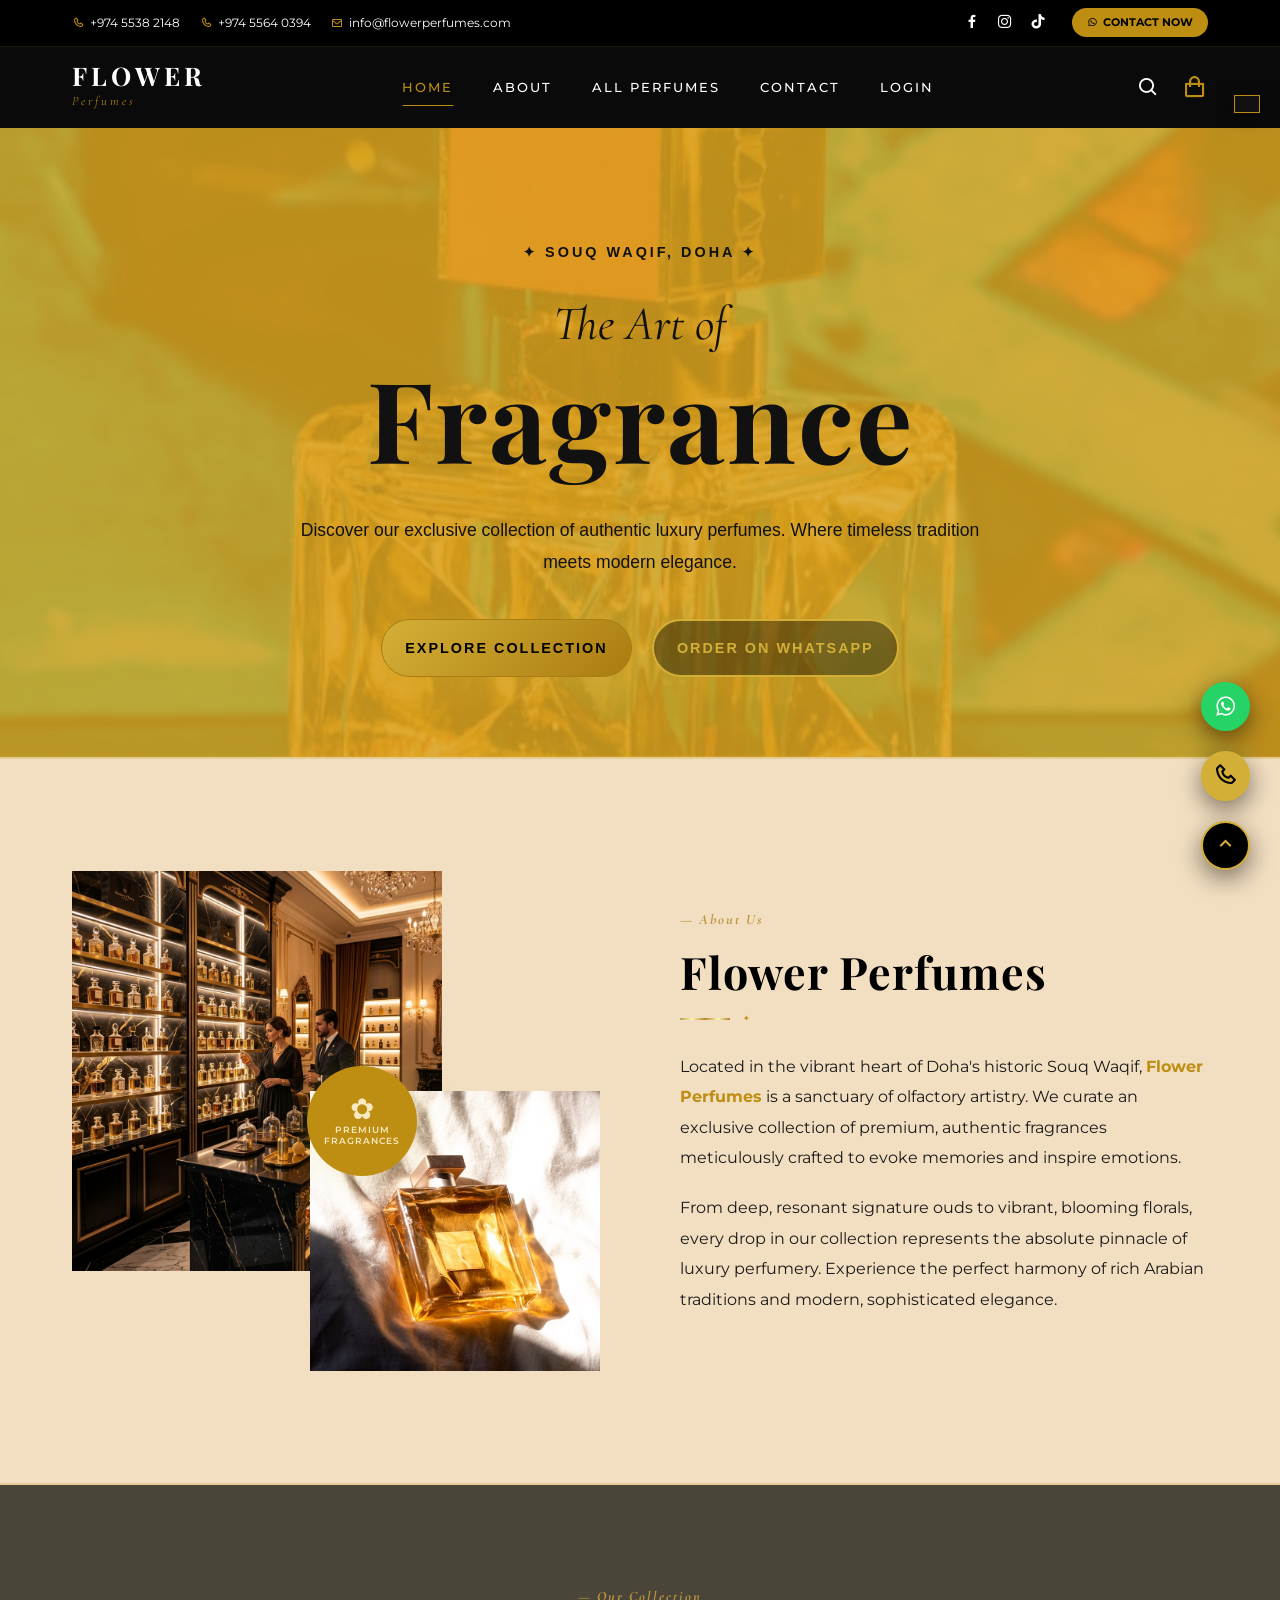
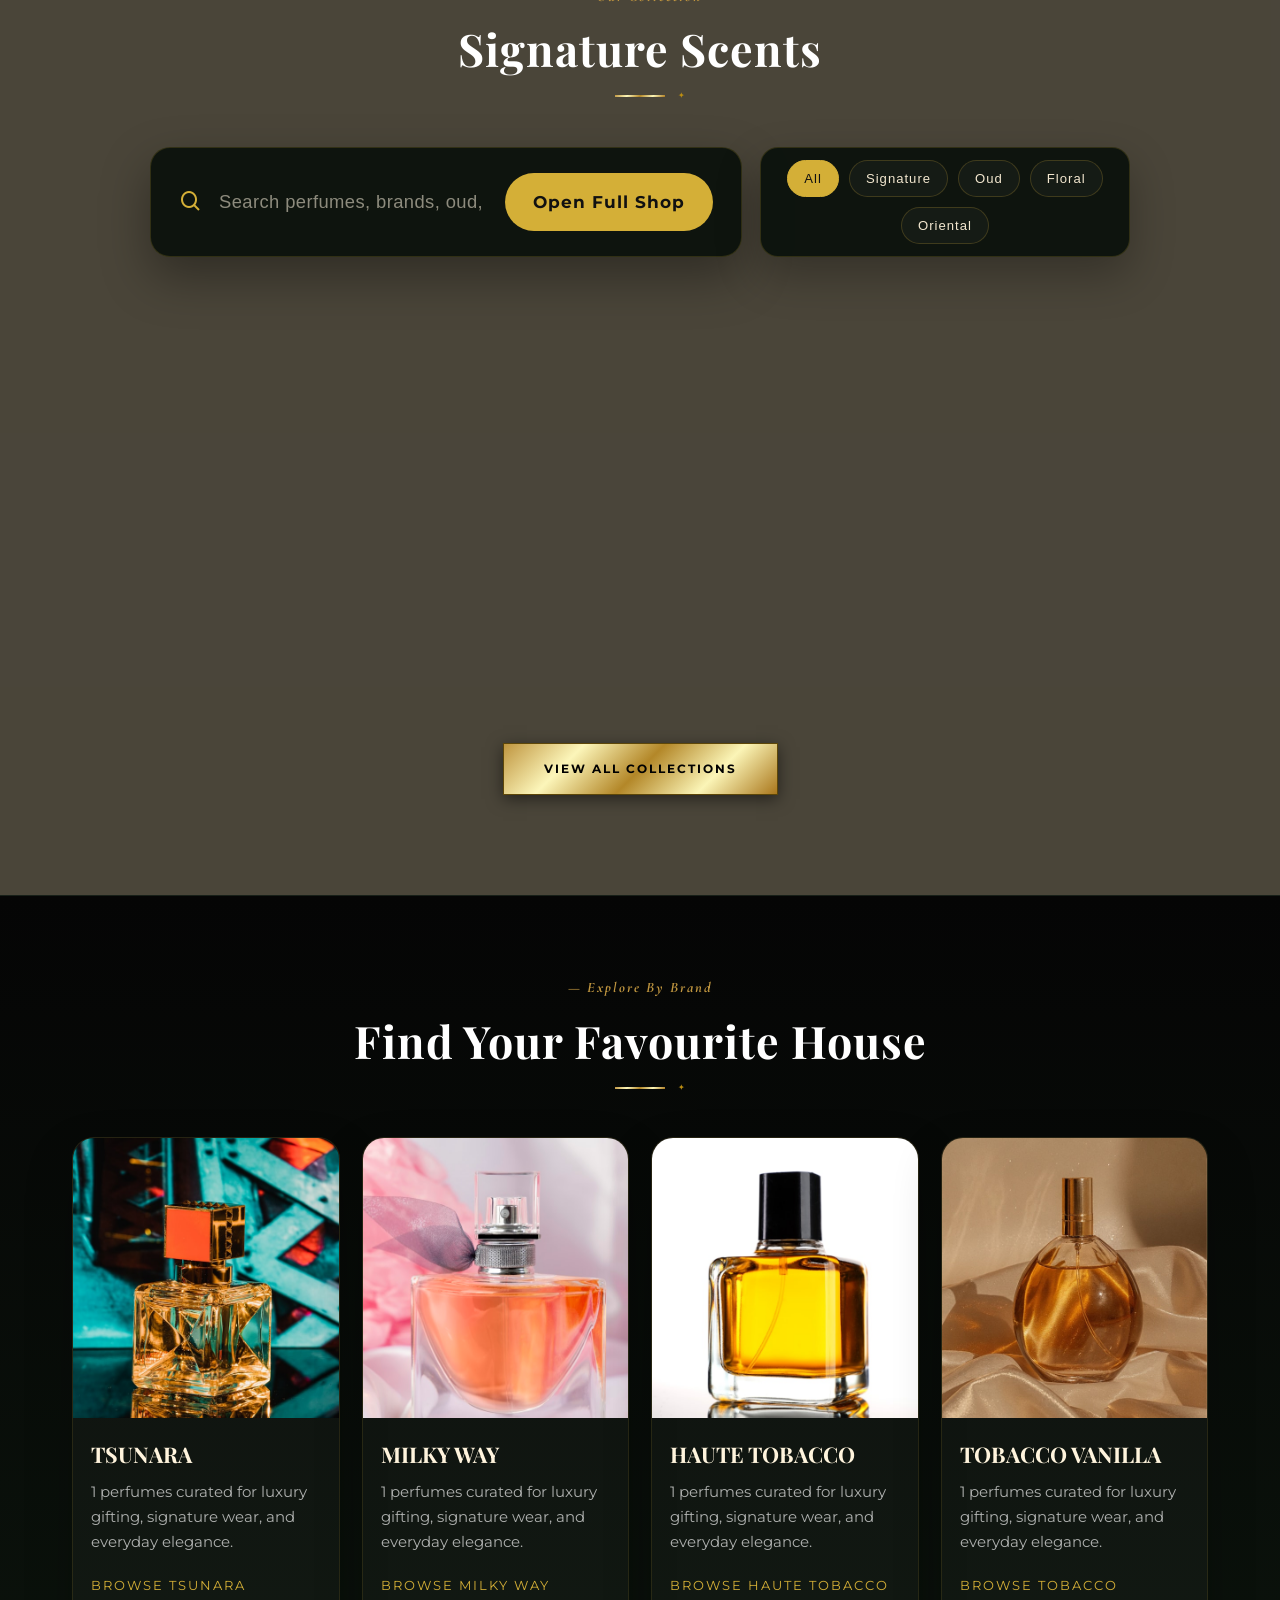
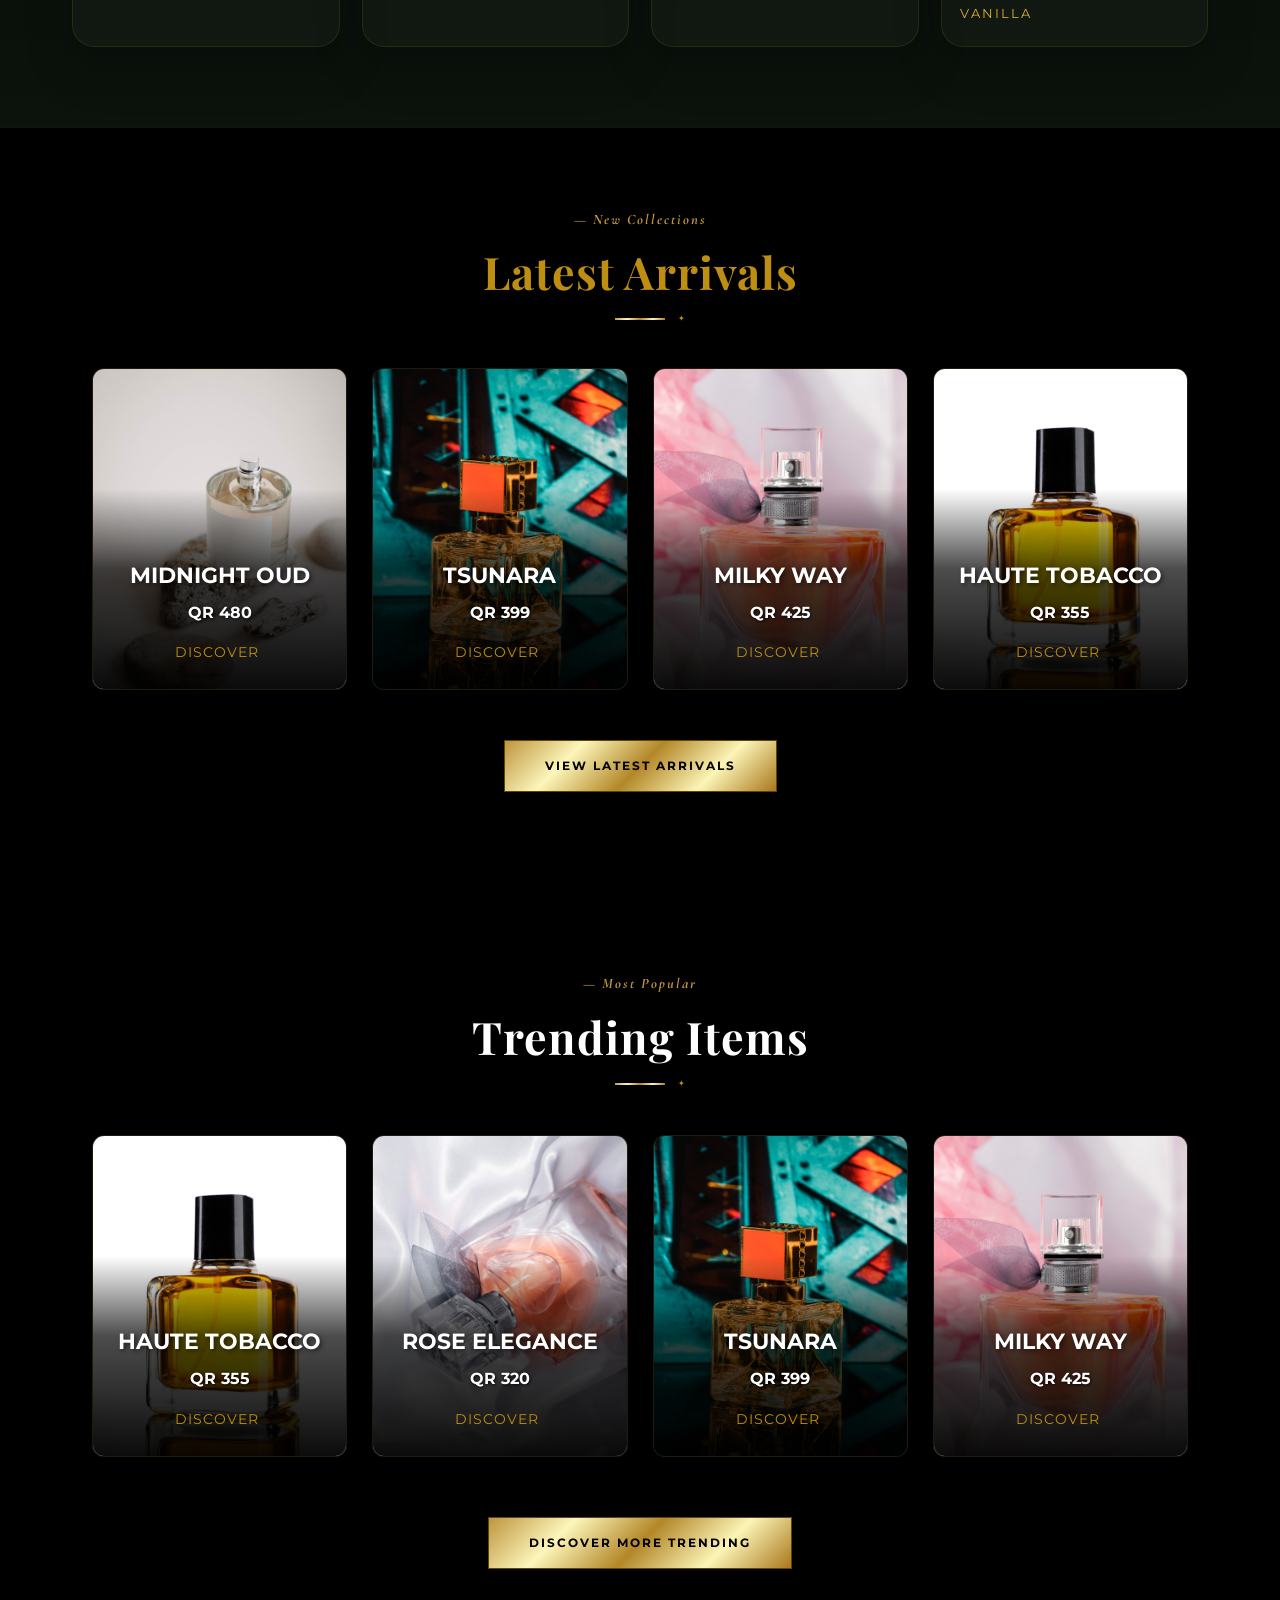
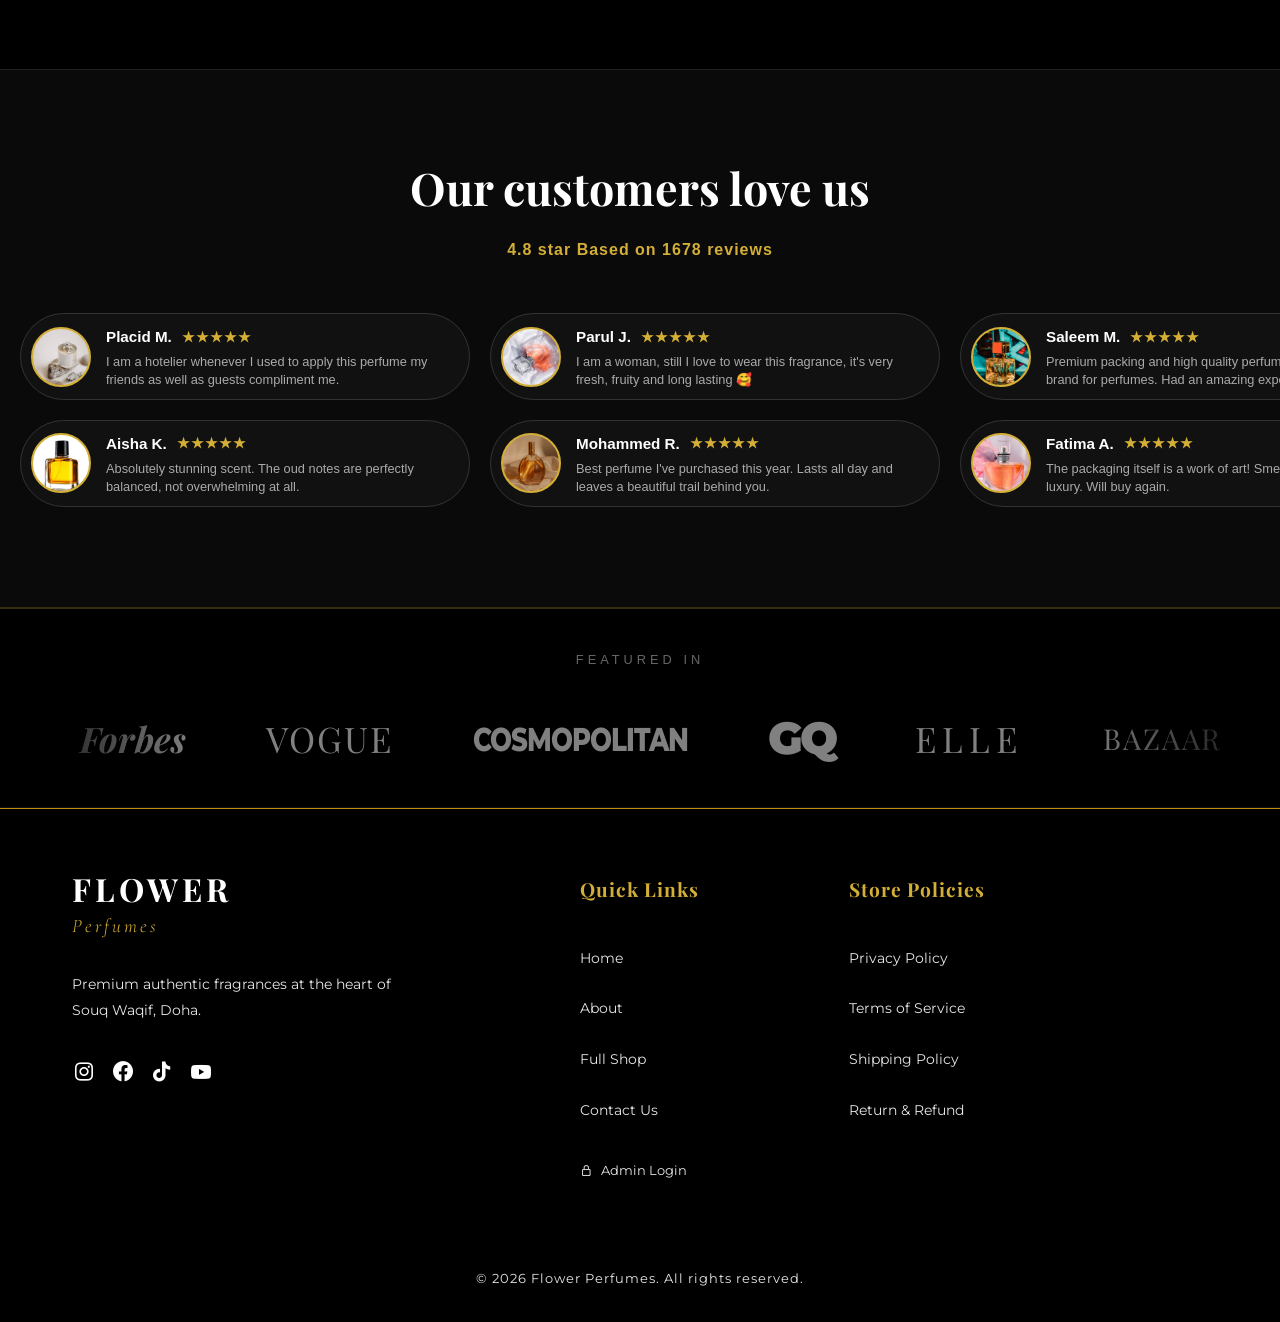
==== index.html @ 4e755b4b "Initial commit of live Hostinger project with updated 25 products" ====
﻿<!DOCTYPE html>
<html lang="en">
<head>
    <meta charset="UTF-8">
    <meta name="viewport" content="width=device-width, initial-scale=1.0">
    <title>FLOWER Perfumes | Luxury Fragrances - Souq Waqif, Doha</title>
    <meta name="description" content="Discover exclusive & premium authentic fragrances at Flower Perfumes, Shop 523, Souq Waqif, Doha - Qatar. Order via WhatsApp.">
    <!-- Google Fonts -->
    <link href="https://fonts.googleapis.com/css2?family=Playfair+Display:ital,wght@0,400;0,600;0,700;0,800;1,400;1,600&family=Cormorant+Garamond:ital,wght@0,300;0,400;0,600;1,300;1,400&family=Montserrat:wght@300;400;500;600&family=Amiri:wght@400;700&family=Tajawal:wght@300;400;500;700&display=swap" rel="stylesheet">
    <!-- Boxicons -->
    <link href='https://unpkg.com/boxicons@2.1.4/css/boxicons.min.css' rel='stylesheet'>
    <!-- Custom CSS -->
    <link rel="stylesheet" href="css/style.css?v=1.3">
    <script src="js/ui-loader.js?v=1.2" defer></script>
    <style>
        .trending-section { background: #000 !important; z-index: 5; position: relative; }
        
        /* --- NEW HERO BANNER STYLES (GOLD/BLACK) --- */
        .hero {
            position: relative !important;
            height: auto !important;
            min-height: 80vh !important;
            display: flex !important;
            align-items: flex-start !important; /* Stop auto-centering from pushing it up */
            justify-content: center !important;
            text-align: center !important;
            padding-top: 240px !important; /* Increased to create a visible gap below the taller header */
            padding-bottom: 80px !important; /* Hard gap below buttons */
        }
        .hero-bg {
            position: absolute !important;
            top: 0; left: 0; right: 0; bottom: 0;
            background: url('images/perfume1.jpg') no-repeat center center/cover !important;
            z-index: 1 !important;
        }
        .hero-overlay {
            position: absolute !important;
            top: 0; left: 0; right: 0; bottom: 0;
            background: rgba(218, 165, 32, 0.85) !important;
            z-index: 2 !important;
        }
        .hero-content {
            position: relative !important;
            z-index: 3 !important;
            max-width: 800px !important;
            width: 100% !important;
            padding: 0 20px !important;
            margin: 0 auto !important; /* Perfectly centered horizontally */
            color: #111 !important;
            text-align: center !important;
            display: flex !important;
            flex-direction: column !important;
            align-items: center !important;
        }
        .hero-badge {
            font-family: 'Inter', sans-serif !important;
            font-size: 0.9rem !important;
            font-weight: 600 !important;
            letter-spacing: 3px !important;
            color: #111 !important;
            margin-bottom: 20px !important;
            display: inline-block !important;
            text-align: center !important;
        }
        .hero-title {
            margin-bottom: 30px !important;
            text-align: center !important;
            width: 100% !important;
        }
        .hero-title-line {
            display: block !important;
            font-family: 'Cormorant Garamond', serif !important;
            font-style: italic !important;
            font-size: 3rem !important;
            font-weight: 400 !important;
            color: #111 !important;
            margin-bottom: -15px !important;
        }
        .hero-title-accent {
            display: block !important;
            font-family: 'Playfair Display', serif !important;
            font-weight: 700 !important;
            font-size: 7rem !important;
            color: #111 !important;
            text-shadow: none !important;
            letter-spacing: 2px !important;
        }
        .hero-desc {
            font-family: 'Inter', sans-serif !important;
            font-size: 1.1rem !important;
            color: #111 !important;
            line-height: 1.8 !important;
            max-width: 700px !important;
            margin: 0 auto 40px auto !important;
            text-align: center !important;
        }
        .hero-buttons {
            display: flex !important;
            gap: 20px !important;
            justify-content: center !important;
        }
        .hero-btn-primary {
            background: linear-gradient(135deg, #d4af37 0%, #aa7c11 100%) !important;
            color: #000000 !important;
            border: 1px solid #aa7c11 !important;
            padding: 16px 36px !important;
            font-family: 'Inter', sans-serif !important;
            font-size: 0.9rem !important;
            font-weight: 700 !important;
            letter-spacing: 2px !important;
            text-transform: uppercase !important;
            box-shadow: 0 10px 30px rgba(212, 175, 55, 0.25) !important;
            border-radius: 50px !important;
            transition: all 0.3s ease !important;
        }
        .hero-btn-primary:hover {
            background: linear-gradient(135deg, #aa7c11 0%, #d4af37 100%) !important;
            box-shadow: 0 15px 40px rgba(212, 175, 55, 0.4) !important;
            transform: translateY(-3px) !important;
        }
        .hero-btn-secondary {
            background: rgba(0, 0, 0, 0.4) !important;
            color: #d4af37 !important;
            border: 2px solid #d4af37 !important;
            padding: 14px 36px !important;
            font-family: 'Inter', sans-serif !important;
            font-size: 0.9rem !important;
            font-weight: 700 !important;
            letter-spacing: 2px !important;
            text-transform: uppercase !important;
            border-radius: 50px !important;
            box-shadow: none !important;
            transition: all 0.3s ease !important;
        }
        .hero-btn-secondary:hover {
            background: #d4af37 !important;
            color: #000000 !important;
            transform: translateY(-3px) !important;
            box-shadow: 0 10px 30px rgba(212, 175, 55, 0.25) !important;
        }
        .scroll-indicator {
            position: absolute !important;
            bottom: 40px !important;
            left: 50% !important;
            transform: translateX(-50%) !important;
            z-index: 3 !important;
            color: #111 !important;
            font-family: 'Inter', sans-serif !important;
            font-size: 0.8rem !important;
            letter-spacing: 3px !important;
            text-transform: uppercase !important;
        }
        .scroll-indicator span {
            color: #111 !important;
        }
        @media(max-width: 768px) {
            .hero-title-accent { font-size: 4rem !important; }
            .hero-title-line { font-size: 2rem !important; }
            .hero-buttons { flex-direction: column !important; }
            .hero-btn-primary, .hero-btn-secondary { width: 100% !important; }
        }
        .collection-tools {
            display: grid;
            grid-template-columns: 1.6fr 1fr;
            gap: 18px;
            max-width: 980px;
            margin: 0 auto 36px;
        }
        .collection-search {
            display: flex;
            align-items: center;
            gap: 20px;
            background: rgba(9, 17, 11, 0.92);
            border: 1px solid rgba(212, 175, 55, 0.18);
            border-radius: 20px;
            padding: 16px 28px;
            box-shadow: 0 20px 48px rgba(0, 0, 0, 0.35);
        }
        .search-input-group {
            display: flex;
            align-items: center;
            gap: 16px;
            flex: 1;
        }
        .search-input-group i {
            color: #d4af37;
            font-size: 1.5rem !important;
        }
        .search-input-group input {
            flex: 1;
            background: transparent;
            border: none;
            outline: none;
            color: #f5ecd8;
            font-size: 1.15rem;
            letter-spacing: 0.4px;
            padding: 8px 0;
        }
        .search-input-group input::placeholder {
            color: rgba(245, 236, 216, 0.55);
        }
        .collection-search a {
            background: #d4af37;
            color: #111;
            border-radius: 999px;
            padding: 15px 28px;
            font-weight: 700;
            font-size: 1.05rem;
            letter-spacing: 1px;
            white-space: nowrap;
            transition: all 0.3s ease;
        }
        .collection-search a:hover {
            transform: translateY(-2px);
            box-shadow: 0 6px 15px rgba(212, 175, 55, 0.3);
        }
        .quick-filters {
            display: flex;
            align-items: center;
            justify-content: center;
            flex-wrap: wrap;
            gap: 10px;
            background: rgba(9, 17, 11, 0.92);
            border: 1px solid rgba(212, 175, 55, 0.18);
            border-radius: 18px;
            padding: 12px;
            box-shadow: 0 18px 44px rgba(0, 0, 0, 0.28);
        }
        .filter-pill {
            border: 1px solid rgba(212, 175, 55, 0.22);
            background: rgba(255, 255, 255, 0.03);
            color: #f3e7cf;
            border-radius: 999px;
            padding: 10px 16px;
            font-size: 0.82rem;
            letter-spacing: 1px;
            cursor: pointer;
            transition: 0.25s;
        }
        .filter-pill.active,
        .filter-pill:hover {
            background: #d4af37;
            color: #111;
            border-color: #d4af37;
        }
        .brand-discovery {
            background: linear-gradient(180deg, #050505 0%, #0b130c 100%);
            padding: 80px 0;
            border-top: 1px solid rgba(255,255,255,0.05);
            border-bottom: 1px solid rgba(255,255,255,0.05);
        }
        .brand-grid {
            display: grid;
            grid-template-columns: repeat(4, minmax(0, 1fr));
            gap: 22px;
        }
        .brand-card {
            background: rgba(255,255,255,0.03);
            border: 1px solid rgba(212, 175, 55, 0.12);
            border-radius: 22px;
            overflow: hidden;
            box-shadow: 0 20px 48px rgba(0, 0, 0, 0.24);
        }
        .brand-card img {
            width: 100%;
            height: 280px;
            object-fit: cover;
        }
        .brand-card-body {
            padding: 18px 18px 20px;
            text-align: left;
        }
        .brand-card-body h3 {
            color: #fff4dd;
            font-family: 'Playfair Display', serif;
            font-size: 1.35rem;
            margin-bottom: 8px;
        }
        .brand-card-body p {
            color: rgba(255,255,255,0.66);
            font-size: 0.92rem;
            margin-bottom: 16px;
        }
        .brand-card-body a {
            color: #d4af37;
            font-size: 0.8rem;
            letter-spacing: 2px;
            text-transform: uppercase;
        }
        @media(max-width: 1024px) {
            .collection-tools {
                grid-template-columns: 1fr;
            }
            .brand-grid {
                grid-template-columns: repeat(2, minmax(0, 1fr));
            }
        }
        @media(max-width: 768px) {
            .brand-grid {
                grid-template-columns: repeat(2, minmax(0, 1fr));
                gap: 15px;
            }
            .brand-card img {
                height: 160px;
            }
            .brand-card-body {
                padding: 12px;
            }
            .brand-card-body h3 {
                font-size: 1.15rem;
            }
            .brand-card-body p {
                font-size: 0.8rem;
                margin-bottom: 12px;
                line-height: 1.4;
            }
            .brand-card-body a {
                font-size: 0.7rem;
            }
            .collection-search {
                flex-direction: column;
                align-items: stretch;
                gap: 16px;
            }
            .collection-search a {
                width: 100%;
                text-align: center;
            }
        }
    </style>
</head>
<body>

    <!-- Preloader -->
    <div class="preloader" id="preloader">
        <div class="preloader-inner">
            <div class="preloader-flower">✿</div>
            <div class="preloader-text">FLOWER PERFUMES</div>
        </div>
    </div>

    <!-- Header Placeholder -->
    <div id="header-placeholder"></div>

    <!-- Hero -->
    <section id="home" class="hero">
        <div class="hero-bg"></div>
        <div class="hero-overlay"></div>
        <div class="hero-content">
            <div class="hero-badge" data-i18n="hero_badge">✦ SOUQ WAQIF, DOHA ✦</div>
            <h1 class="hero-title">
                <span class="hero-title-line" data-i18n="hero_line1">The Art of</span>
                <span class="hero-title-accent" data-i18n="hero_line2">Fragrance</span>
            </h1>
            <p class="hero-desc" data-i18n="hero_subheadline">Discover our exclusive collection of authentic luxury perfumes. Where timeless tradition meets modern elegance.</p>
            <div class="hero-buttons">
                <a href="#collection" class="btn hero-btn-primary" data-i18n="explore">Explore Collection</a>
                <a href="https://wa.me/97455382148" class="btn hero-btn-secondary" data-i18n="order_now">Order on WhatsApp</a>
            </div>
        </div>
    </section>


    <!-- About -->
    <section id="about" class="about-section">
        <div class="container">
            <div class="about-grid">
                <div class="about-images">
                    <div class="about-img-main"><img src="images/about1.jpg" alt="Store"></div>
                    <div class="about-img-secondary"><img src="images/about2.jpg" alt="Fragrances Gallery"></div>
                    <div class="about-experience-badge">
                        <span class="exp-number">✿</span>
                        <span class="exp-text" data-i18n="premium_label">Premium<br>Fragrances</span>
                    </div>
                </div>
                <div class="about-content">
                    <span class="section-label" data-i18n="about_label">— About Us</span>
                    <h2 class="section-title" data-i18n="about_title">Flower Perfumes</h2>
                    <div class="gold-divider"></div>
                    <p class="section-text" data-i18n="about_text_1" style="margin-bottom: 20px;">Located in the vibrant heart of Doha's historic Souq Waqif, <strong style="color: var(--gold);">Flower Perfumes</strong> is a sanctuary of olfactory artistry. We curate an exclusive collection of premium, authentic fragrances meticulously crafted to evoke memories and inspire emotions.</p>
                    <p class="section-text" data-i18n="about_text_2">From deep, resonant signature ouds to vibrant, blooming florals, every drop in our collection represents the absolute pinnacle of luxury perfumery. Experience the perfect harmony of rich Arabian traditions and modern, sophisticated elegance.</p>
                </div>
            </div>
        </div>
    </section>



    <!-- Collection -->
    <section id="collection" class="collection-section">
        <div class="container">
            <div class="section-header text-center" style="margin-bottom: 50px;">
                <span class="section-label" data-i18n="collection_label" style="color: var(--gold);">— Our Collection</span>
                <h2 class="section-title" data-i18n="collection_title" style="color: #fff;">Signature Scents</h2>
                <div class="gold-divider center"></div>
            </div>
            <div class="collection-tools">
                <div class="collection-search">
                    <div class="search-input-group">
                        <i class='bx bx-search' style="color:#d4af37; font-size:1.25rem;"></i>
                        <input id="home-search" type="text" placeholder="Search perfumes, brands, oud, rose..." />
                    </div>
                    <a id="home-search-link" href="shop.html">Open Full Shop</a>
                </div>
                <div class="quick-filters" id="quick-filters">
                    <button class="filter-pill active" data-filter="all">All</button>
                    <button class="filter-pill" data-filter="Signature">Signature</button>
                    <button class="filter-pill" data-filter="Oud">Oud</button>
                    <button class="filter-pill" data-filter="Floral">Floral</button>
                    <button class="filter-pill" data-filter="Oriental">Oriental</button>
                </div>
            </div>
            <div class="collection-grid" id="product-container">
                <!-- Loaded dynamically -->
            </div>
            <div class="text-center" style="margin-top: 50px;">
                <a href="shop.html?filter=all" class="btn btn-gold" style="padding: 15px 40px; font-weight: 700; letter-spacing: 2px;">VIEW ALL COLLECTIONS</a>
            </div>
        </div>
    </section>

    <section class="brand-discovery">
        <div class="container">
            <div class="section-header text-center" style="margin-bottom: 40px;">
                <span class="section-label" style="color: var(--gold);">— Explore By Brand</span>
                <h2 class="section-title" style="color:#fff;">Find Your Favourite House</h2>
                <div class="gold-divider center"></div>
            </div>
            <div class="brand-grid" id="brand-grid">
                <!-- Brand cards injected here -->
            </div>
        </div>
    </section>

    <!-- New Arrivals Section -->
    <section id="latest" class="trending-section" style="background: #050505;">
        <div class="container">
            <div class="section-header text-center">
                <span class="section-label" style="color: var(--gold);">— New Collections</span>
                <h2 class="section-title" style="color: var(--gold);">Latest Arrivals</h2>
                <div class="gold-divider center"></div>
            </div>
            <div class="trending-grid" id="latest-container">
                <div style="text-align:center; padding: 20px; color: var(--gold); grid-column: 1 / -1;">Loading latest arrivals...</div>
            </div>
            <div class="text-center" style="margin-top: 50px;">
                <a href="shop.html?filter=new" class="btn btn-gold" style="padding: 15px 40px; font-weight: 700; letter-spacing: 2px;">VIEW LATEST ARRIVALS</a>
            </div>
        </div>
    </section>

    <!-- Trending Items Section -->
    <section id="trending" class="trending-section" style="background: #000; padding: 100px 0;">
        <div class="container">
            <div class="section-header text-center" style="margin-bottom: 50px;">
                <span class="section-label" style="color: var(--gold);">— Most Popular</span>
                <h2 class="section-title" style="color: #fff;">Trending Items</h2>
                <div class="gold-divider center"></div>
            </div>
            <div class="trending-grid" id="trending-container">
                <div style="text-align:center; padding: 20px; color: var(--gold); grid-column: 1 / -1;">Loading trending items...</div>
            </div>
            <div class="text-center" style="margin-top: 60px;">
                <a href="shop.html?filter=best" class="btn btn-gold" style="padding: 15px 40px; font-weight: 700; letter-spacing: 2px;">DISCOVER MORE TRENDING</a>
            </div>
        </div>
    </section>

    <!-- Reviews Marquee Section -->
    <style>
        .reviews-section {
            background: #0a0a0a;
            padding: 80px 0;
            overflow: hidden;
            border-top: 1px solid #222;
        }
        .marquee-wrapper {
            display: flex;
            width: 100%;
            overflow: hidden;
            white-space: nowrap;
            position: relative;
            margin-bottom: 20px;
        }
        .marquee-track {
            display: flex;
            gap: 20px;
            animation: scroll-left 40s linear infinite;
            padding-left: 20px;
        }
        .marquee-track.reverse {
            animation: scroll-right 45s linear infinite;
        }
        .marquee-wrapper:hover .marquee-track {
            animation-play-state: paused;
        }
        @keyframes scroll-left {
            0% { transform: translateX(0); }
            100% { transform: translateX(-50%); } /* Scrolls exactly half its duplicated width */
        }
        @keyframes scroll-right {
            0% { transform: translateX(-50%); }
            100% { transform: translateX(0); }
        }
        .review-pill {
            display: flex;
            align-items: center;
            background: #111;
            border: 1px solid #333;
            border-radius: 50px;
            padding: 10px 30px 10px 10px;
            min-width: 450px;
            white-space: normal;
        }
        .reviewer-avatar {
            width: 60px;
            height: 60px;
            border-radius: 50%;
            flex-shrink: 0;
            background-color: #222;
            margin-right: 15px;
            border: 2px solid #d4af37;
        }
        .review-content {
            display: flex;
            flex-direction: column;
            justify-content: center;
        }
        .reviewer-name {
            font-family: 'Inter', sans-serif;
            color: #fff;
            font-weight: 700;
            font-size: 0.95rem;
            margin-bottom: 3px;
            display: flex;
            align-items: center;
            gap: 10px;
        }
        .reviewer-name .stars {
            color: #d4af37;
            font-size: 0.85rem;
            letter-spacing: 1px;
        }
        .review-content p {
            color: #aaa;
            font-size: 0.8rem;
            line-height: 1.4;
            margin: 0;
            font-family: 'Inter', sans-serif;
            max-width: 350px;
        }
        @media(max-width: 768px) {
            .review-pill { min-width: 350px; padding-right: 20px; }
            .reviewer-avatar { width: 50px; height: 50px; }
            .reviewer-name { font-size: 0.9rem; }
            .review-content p { font-size: 0.75rem; max-width: 250px; }
        }
        @media(max-width: 480px) {
            .review-pill {
                min-width: 280px;
                padding-right: 16px;
            }
            .review-content p {
                max-width: 190px;
            }
        }
    </style>
    <section class="reviews-section">
        <div class="container text-center" style="margin-bottom: 50px;">
            <h2 style="color: #fff; font-family: 'Playfair Display', serif; font-size: 2.8rem; font-weight: 700; margin-bottom: 10px;">Our customers love us</h2>
            <p style="color: #d4af37; font-family: 'Inter', sans-serif; font-weight: 600; letter-spacing: 1px;">4.8 star Based on 1678 reviews</p>
        </div>

        <!-- Row 1: Left Scrolling -->
        <div class="marquee-wrapper">
            <div class="marquee-track">
                <!-- Original Set -->
                <div class="review-pill">
                    <div class="reviewer-avatar" style="background: url('images/perfume5.jpg') center/cover;"></div>
                    <div class="review-content">
                        <div class="reviewer-name">Placid M. <span class="stars">★★★★★</span></div>
                        <p>I am a hotelier whenever I used to apply this perfume my friends as well as guests compliment me.</p>
                    </div>
                </div>
                <div class="review-pill">
                    <div class="reviewer-avatar" style="background: url('images/perfume6.jpg') center/cover;"></div>
                    <div class="review-content">
                        <div class="reviewer-name">Parul J. <span class="stars">★★★★★</span></div>
                        <p>I am a woman, still I love to wear this fragrance, it's very fresh, fruity and long lasting 🥰</p>
                    </div>
                </div>
                <div class="review-pill">
                    <div class="reviewer-avatar" style="background: url('images/perfume1.jpg') center/cover;"></div>
                    <div class="review-content">
                        <div class="reviewer-name">Saleem M. <span class="stars">★★★★★</span></div>
                        <p>Premium packing and high quality perfumes, really a great brand for perfumes. Had an amazing experience.</p>
                    </div>
                </div>
                <div class="review-pill">
                    <div class="reviewer-avatar" style="background: url('images/perfume8.jpg') center/cover;"></div>
                    <div class="review-content">
                        <div class="reviewer-name">Aashutosh S. <span class="stars">★★★★★</span></div>
                        <p>Rich smelling fragrance. Sweet spicy smell. Beautifully glazed water are my favourites.</p>
                    </div>
                </div>
                
                <!-- Duplicate Set for Infinite Scroll -->
                <div class="review-pill">
                    <div class="reviewer-avatar" style="background: url('images/perfume5.jpg') center/cover;"></div>
                    <div class="review-content">
                        <div class="reviewer-name">Placid M. <span class="stars">★★★★★</span></div>
                        <p>I am a hotelier whenever I used to apply this perfume my friends as well as guests compliment me.</p>
                    </div>
                </div>
                <div class="review-pill">
                    <div class="reviewer-avatar" style="background: url('images/perfume6.jpg') center/cover;"></div>
                    <div class="review-content">
                        <div class="reviewer-name">Parul J. <span class="stars">★★★★★</span></div>
                        <p>I am a woman, still I love to wear this fragrance, it's very fresh, fruity and long lasting 🥰</p>
                    </div>
                </div>
                <div class="review-pill">
                    <div class="reviewer-avatar" style="background: url('images/perfume1.jpg') center/cover;"></div>
                    <div class="review-content">
                        <div class="reviewer-name">Saleem M. <span class="stars">★★★★★</span></div>
                        <p>Premium packing and high quality perfumes, really a great brand for perfumes. Had an amazing experience.</p>
                    </div>
                </div>
                <div class="review-pill">
                    <div class="reviewer-avatar" style="background: url('images/perfume8.jpg') center/cover;"></div>
                    <div class="review-content">
                        <div class="reviewer-name">Aashutosh S. <span class="stars">★★★★★</span></div>
                        <p>Rich smelling fragrance. Sweet spicy smell. Beautifully glazed water are my favourites.</p>
                    </div>
                </div>
            </div>
        </div>

        <!-- Row 2: Right Scrolling -->
        <div class="marquee-wrapper">
            <div class="marquee-track reverse">
                <!-- Original Set -->
                <div class="review-pill">
                    <div class="reviewer-avatar" style="background: url('images/perfume3.jpg') center/cover;"></div>
                    <div class="review-content">
                        <div class="reviewer-name">Aisha K. <span class="stars">★★★★★</span></div>
                        <p>Absolutely stunning scent. The oud notes are perfectly balanced, not overwhelming at all.</p>
                    </div>
                </div>
                <div class="review-pill">
                    <div class="reviewer-avatar" style="background: url('images/perfume4.jpg') center/cover;"></div>
                    <div class="review-content">
                        <div class="reviewer-name">Mohammed R. <span class="stars">★★★★★</span></div>
                        <p>Best perfume I've purchased this year. Lasts all day and leaves a beautiful trail behind you.</p>
                    </div>
                </div>
                <div class="review-pill">
                    <div class="reviewer-avatar" style="background: url('images/perfume2.jpg') center/cover;"></div>
                    <div class="review-content">
                        <div class="reviewer-name">Fatima A. <span class="stars">★★★★★</span></div>
                        <p>The packaging itself is a work of art! Smells like absolute luxury. Will buy again.</p>
                    </div>
                </div>
                <div class="review-pill">
                    <div class="reviewer-avatar" style="background: url('images/perfume7.jpg') center/cover;"></div>
                    <div class="review-content">
                        <div class="reviewer-name">Omar F. <span class="stars">★★★★★</span></div>
                        <p>Incredible projection! Everyone at the office asks me what I'm wearing. Masterpiece.</p>
                    </div>
                </div>
                
                <!-- Duplicate Set for Infinite Scroll -->
                <div class="review-pill">
                    <div class="reviewer-avatar" style="background: url('images/perfume3.jpg') center/cover;"></div>
                    <div class="review-content">
                        <div class="reviewer-name">Aisha K. <span class="stars">★★★★★</span></div>
                        <p>Absolutely stunning scent. The oud notes are perfectly balanced, not overwhelming at all.</p>
                    </div>
                </div>
                <div class="review-pill">
                    <div class="reviewer-avatar" style="background: url('images/perfume4.jpg') center/cover;"></div>
                    <div class="review-content">
                        <div class="reviewer-name">Mohammed R. <span class="stars">★★★★★</span></div>
                        <p>Best perfume I've purchased this year. Lasts all day and leaves a beautiful trail behind you.</p>
                    </div>
                </div>
                <div class="review-pill">
                    <div class="reviewer-avatar" style="background: url('images/perfume2.jpg') center/cover;"></div>
                    <div class="review-content">
                        <div class="reviewer-name">Fatima A. <span class="stars">★★★★★</span></div>
                        <p>The packaging itself is a work of art! Smells like absolute luxury. Will buy again.</p>
                    </div>
                </div>
                <div class="review-pill">
                    <div class="reviewer-avatar" style="background: url('images/perfume7.jpg') center/cover;"></div>
                    <div class="review-content">
                        <div class="reviewer-name">Omar F. <span class="stars">★★★★★</span></div>
                        <p>Incredible projection! Everyone at the office asks me what I'm wearing. Masterpiece.</p>
                    </div>
                </div>
            </div>
        </div>
    </section>

    <!-- Featured In Marquee -->
    <style>
        .featured-in-section {
            background: #000;
            padding: 40px 0 30px 0;
            border-bottom: 1px solid #111;
            text-align: center;
        }
        .featured-title {
            color: #666;
            font-family: 'Inter', sans-serif;
            font-size: 0.8rem;
            letter-spacing: 4px;
            text-transform: uppercase;
            margin-bottom: 30px;
        }
        .brand-marquee-wrapper {
            width: 100%;
            overflow: hidden;
            white-space: nowrap;
            position: relative;
            -webkit-mask-image: linear-gradient(to right, transparent, black 15%, black 85%, transparent);
            mask-image: linear-gradient(to right, transparent, black 15%, black 85%, transparent);
        }
        .brand-marquee-track {
            display: inline-flex;
            gap: 80px;
            align-items: center;
            animation: scroll-brands 30s linear infinite;
            padding-left: 80px;
        }
        @keyframes scroll-brands {
            0% { transform: translateX(0); }
            100% { transform: translateX(-50%); }
        }
        .brand-logo {
            color: #fff;
            opacity: 0.5;
            transition: 0.4s;
            cursor: default;
        }
        .brand-logo:hover {
            opacity: 1;
            color: var(--gold);
        }
        
        /* Typography mimics for logos */
        .brand-forbes { font-family: 'Playfair Display', serif; font-weight: 700; font-size: 2.2rem; font-style: italic; text-transform: lowercase; }
        .brand-forbes::first-letter { text-transform: uppercase; }
        .brand-vogue { font-family: 'Playfair Display', serif; font-weight: 400; font-size: 2.2rem; letter-spacing: 2px; text-transform: uppercase; }
        .brand-cosmo { font-family: 'Montserrat', sans-serif; font-weight: 800; font-size: 1.6rem; letter-spacing: -1px; transform: scaleY(1.3); display: inline-block; text-transform: uppercase; }
        .brand-gq { font-family: 'Montserrat', sans-serif; font-weight: 900; font-size: 2.8rem; letter-spacing: -3px; text-transform: uppercase; }
        .brand-elle { font-family: 'Playfair Display', serif; font-weight: 400; font-size: 2.2rem; letter-spacing: 6px; text-transform: uppercase; }
        .brand-bazaar { font-family: 'Playfair Display', serif; font-weight: 400; font-size: 1.8rem; letter-spacing: 2px; text-transform: uppercase; }
        
        @media(max-width: 768px) {
            .brand-marquee-track { gap: 50px; padding-left: 50px; }
            .brand-logo { font-size: 0.8em; }
        }
        @media(max-width: 480px) {
            .brand-marquee-track { gap: 28px; padding-left: 28px; }
            .featured-title { letter-spacing: 2px; }
        }
    </style>
    <section class="featured-in-section">
        <div class="featured-title">Featured In</div>
        <div class="brand-marquee-wrapper">
            <div class="brand-marquee-track">
                <!-- Set 1 -->
                <div class="brand-logo brand-forbes">Forbes</div>
                <div class="brand-logo brand-vogue">VOGUE</div>
                <div class="brand-logo brand-cosmo">COSMOPOLITAN</div>
                <div class="brand-logo brand-gq">GQ</div>
                <div class="brand-logo brand-elle">ELLE</div>
                <div class="brand-logo brand-bazaar">BAZAAR</div>
                <!-- Set 2 (Duplicate for infinite scroll) -->
                <div class="brand-logo brand-forbes">Forbes</div>
                <div class="brand-logo brand-vogue">VOGUE</div>
                <div class="brand-logo brand-cosmo">COSMOPOLITAN</div>
                <div class="brand-logo brand-gq">GQ</div>
                <div class="brand-logo brand-elle">ELLE</div>
                <div class="brand-logo brand-bazaar">BAZAAR</div>
            </div>
        </div>
    </section>

    <!-- Footer Placeholder -->
    <div id="footer-placeholder"></div>

    <script type="module" src="js/data.js"></script>
    <script type="module" src="js/cart.js"></script>
    <script src="js/script.js?v=1.5"></script>
    <script type="module" src="js/auth.js"></script>
</body>
</html>
---- css/style.css ----
/* ==========================================
   FLOWER PERFUMES — Premium Luxury CSS
   Black & Gold Theme
   ========================================== */

/* Reset */
*,
*::before,
*::after {
    margin: 0;
    padding: 0;
    box-sizing: border-box;
}

/* CSS Variables */
:root {
    --bg-primary: #f8e9c1;
    /* Soft Golden Light background */
    --bg-secondary: #f2dec0;
    /* Warm sand secondary */
    --bg-card: #ffffff;
    --bg-card-hover: #ffffff;
    --bg-dark: #0a0a0a;
    /* Premium Golden Palette */
    --gold-bright: #f9d976;
    --gold: #bd8e12;
    --gold-medium: #a67c00;
    --gold-dark: #8c6a0d;
    --gold-deep: #5e4708;
    /* Deepest Bronze Gold */
    --gold-antique: #bf953f;
    --gold-gradient-rich: linear-gradient(135deg, #bf953f 0%, #fcf6ba 25%, #b38728 50%, #fbf5b7 75%, #aa771c 100%);
    --gold-glow: rgba(189, 142, 18, 0.4);
    --gold-shadow: 0 4px 15px rgba(0, 0, 0, 0.5);
    --white: #ffffff;

    /* New Accents from ShopTrends */
    --primary: #2563EB;
    /* Deep modern blue */
    --primary-light: #4F86F7;
    --primary-dark: #1D4ED8;
    --secondary: #0F172A;
    /* Slate 900 */
    --secondary-light: #334155;
    --text-primary: #000000;
    /* Absolute black for best readability */
    --text-secondary: #1a1a1a;
    --text-muted: #4d4d4d;
    --font-display: 'Playfair Display', serif;
    --font-elegant: 'Cormorant Garamond', serif;
    --font-body: 'Montserrat', sans-serif;
    --transition-fast: 0.3s cubic-bezier(0.4, 0, 0.2, 1);
    --transition-smooth: 0.6s cubic-bezier(0.4, 0, 0.2, 1);
    --border-gold: 2px solid rgba(189, 142, 18, 0.25);
}

html[dir="rtl"] {
    --font-display: 'Amiri', serif;
    --font-elegant: 'Amiri', serif;
    --font-body: 'Tajawal', sans-serif;
}

html {
    scroll-behavior: smooth;
    scroll-padding-top: 80px;
}

body {
    background: var(--bg-primary);
    color: var(--text-primary);
    font-family: var(--font-body);
    line-height: 1.7;
    overflow-x: hidden;
    -webkit-font-smoothing: antialiased;
}

img {
    max-width: 100%;
    height: auto;
    display: block;
}

a {
    text-decoration: none;
    color: inherit;
}

.container {
    max-width: 1200px;
    margin: 0 auto;
    padding: 0 2rem;
}

.text-center {
    text-align: center;
}

/* ==========================================
   PRELOADER
   ========================================== */
.preloader {
    position: fixed;
    inset: 0;
    background: var(--bg-primary);
    z-index: 9999;
    display: flex;
    align-items: center;
    justify-content: center;
    transition: opacity 0.8s ease, visibility 0.8s ease;
}

.preloader.hidden {
    opacity: 0;
    visibility: hidden;
    pointer-events: none;
}

.preloader-inner {
    text-align: center;
}

.preloader-flower {
    font-size: 3rem;
    color: var(--gold);
    animation: preloaderSpin 2s ease-in-out infinite;
}

@keyframes preloaderSpin {

    0%,
    100% {
        transform: rotate(0deg) scale(1);
    }

    50% {
        transform: rotate(180deg) scale(1.2);
    }
}

.preloader-text {
    font-family: var(--font-display);
    font-size: 1.2rem;
    color: var(--gold);
    letter-spacing: 6px;
    margin-top: 1.5rem;
    animation: fadeInUp 1s ease forwards;
}

/* ==========================================
   GOLD PARTICLES BACKGROUND
   ========================================== */
.particles {
    position: fixed;
    inset: 0;
    pointer-events: none;
    z-index: 0;
    overflow: hidden;
}

.particle {
    position: absolute;
    width: 3px;
    height: 3px;
    background: var(--gold);
    border-radius: 50%;
    opacity: 0;
    animation: particleFloat linear infinite;
}

@keyframes particleFloat {
    0% {
        opacity: 0;
        transform: translateY(100vh) scale(0);
    }

    10% {
        opacity: 0.6;
    }

    90% {
        opacity: 0.2;
    }

    100% {
        opacity: 0;
        transform: translateY(-10vh) scale(1);
    }
}

/* ==========================================
   HEADER
   ========================================== */
.header-top {
    background: #000;
    color: #fff;
    padding: 8px 0;
    border-bottom: 1px solid rgba(212, 175, 55, 0.15);
    font-size: 0.75rem;
}

.header-top-content {
    display: flex;
    justify-content: space-between;
    align-items: center;
    width: 100%;
}

.top-info {
    display: flex;
    gap: 20px;
}

.top-info a {
    display: flex;
    align-items: center;
    gap: 6px;
    color: #fff;
    transition: 0.3s;
}

.top-info a i {
    color: #bd8e12;
}

.top-actions {
    display: flex;
    align-items: center;
    gap: 25px;
}

.top-socials {
    display: flex;
    gap: 15px;
}

.top-socials a {
    color: #fff;
    font-size: 1.1rem;
}

.top-wa-btn {
    background: #bd8e12;
    color: #000 !important;
    padding: 5px 15px;
    border-radius: 50px;
    font-weight: 700;
    font-size: 0.7rem;
    text-transform: uppercase;
    display: flex;
    align-items: center;
    gap: 5px;
}

.header>.nav-container {
    padding: 1rem 2rem;
}

@media (max-width: 768px) {
    .header-top {
        padding: 10px 0;
    }

    .header-top-content {
        flex-direction: column;
        gap: 8px;
    }

    .top-info {
        justify-content: center;
        width: 100%;
        gap: 12px;
    }

    .top-actions {
        justify-content: center;
        width: 100%;
        gap: 15px;
    }

    /* Hide email on mobile as requested */
    .header-top .top-info a[href^="mailto:"] {
        display: none !important;
    }
}

.header {
    position: fixed;
    top: 0;
    left: 0;
    width: 100%;
    z-index: 1000;
    padding: 0;
    transition: var(--transition-fast);
    background: var(--bg-dark);
}

.header.scrolled {
    padding: 0.8rem 0;
    background: rgba(17, 17, 17, 0.95);
    backdrop-filter: blur(20px);
    -webkit-backdrop-filter: blur(20px);
    border-bottom: var(--border-gold);
    box-shadow: 0 4px 30px rgba(0, 0, 0, 0.1);
}

.cart-btn {
    color: #bd8e12 !important;
    font-size: 1.6rem !important;
    transition: 0.3s;
}

.cart-btn:hover {
    transform: scale(1.1);
    filter: drop-shadow(0 0 8px rgba(212, 175, 55, 0.4));
}

.cart-badge {
    background: #fff !important;
    color: #000 !important;
    border: 1px solid #bd8e12;
}

/* Parallax Signature Scents Section with Dark Shade */
.collection-section {
    background: url('images/banner.jpg') no-repeat center center / cover fixed !important;
    position: relative !important;
    z-index: 1 !important;
    padding: 100px 0;
}

.collection-section::before {
    content: '';
    position: absolute;
    inset: 0;
    background: rgba(0, 0, 0, 0.7);
    /* The Dark Shade for better contrast */
    z-index: 1;
}

.collection-section .container {
    position: relative;
    z-index: 2;
    /* Ensures text and products sit above the shade */
}

.hero-btn-primary {
    background: var(--gold-gradient) !important;
    color: #000 !important;
    border: none !important;
}

.hero-title-accent {
    color: var(--gold-dark) !important;
    text-shadow: 0 0 20px rgba(140, 106, 13, 0.3);
}

.section-label {
    color: var(--gold-deep) !important;
    font-weight: 700;
}

.trending-title,
.trending-price,
.trending-type,
.trending-desc {
    color: #ffffff !important;
}

.collection-card h3,
.collection-card .price {
    color: #ffffff !important;
}

.trending-sizes span {
    border: 1px solid rgba(212, 175, 55, 0.4) !important;
    color: #ffffff !important;
    transition: 0.3s;
}

.trending-sizes span:hover {
    border-color: var(--gold) !important;
    background: rgba(212, 175, 55, 0.1);
}

.size-btn {
    background: transparent;
    border: 1px solid rgba(212, 175, 55, 0.4);
    color: #ffffff !important;
    padding: 4px 10px;
    font-size: 0.75rem;
    border-radius: 4px;
    cursor: pointer;
    transition: 0.3s;
}

.size-btn:hover {
    border-color: var(--gold);
    background: rgba(212, 175, 55, 0.1);
}


.btn-gold,
.hero-btn-primary {
    background: var(--gold-gradient-rich) !important;
    border: 1px solid var(--gold-deep) !important;
    color: #000 !important;
    font-weight: 700 !important;
    text-transform: uppercase;
    box-shadow: var(--gold-shadow) !important;
}

.section-label {
    color: var(--gold-antique) !important;
}

.gold-divider {
    background: var(--gold-gradient-rich) !important;
    height: 2px;
    border: none;
}

.collection-section {
    z-index: 1 !important;
    position: relative !important;
}

#product-container {
    z-index: 10 !important;
    position: relative !important;
    min-height: 400px;
    display: grid !important;
}

.collection-card {
    opacity: 1 !important;
    visibility: visible !important;
    transform: none !important;
}

.trending-grid {
    display: grid !important;
    grid-template-columns: repeat(4, 1fr) !important;
    gap: 25px !important;
}

@media (max-width: 1200px) {
    .trending-grid {
        grid-template-columns: repeat(4, 1fr) !important;
    }
}

@media (max-width: 600px) {
    .trending-grid {
        grid-template-columns: repeat(2, 1fr) !important;
    }
}

/* ==========================================
   HEADER
   ========================================== */
.header {
    position: fixed;
    top: 0;
    left: 0;
    width: 100%;
    z-index: 1000;
    padding: 0;
    transition: background 0.3s ease, box-shadow 0.3s ease;
    background: var(--bg-dark);
}

.header-top { 
    background: #000; 
    color: #fff; 
    padding: 8px 0; 
    border-bottom: 1px solid rgba(212, 175, 55, 0.15); 
    font-size: 0.75rem; 
    transition: all 0.4s cubic-bezier(0.4, 0, 0.2, 1);
    overflow: hidden;
    max-height: 100px;
    opacity: 1;
}

.header-top-content { display: flex; justify-content: space-between; align-items: center; width: 100%; }
.top-info { display: flex; gap: 20px; }
.top-info a { display: flex; align-items: center; gap: 6px; color: #fff; transition: 0.3s; }
.top-info a i { color: #bd8e12; }
.top-actions { display: flex; align-items: center; gap: 25px; }
.top-socials { display: flex; gap: 15px; }
.top-socials a { color: #fff; font-size: 1.1rem; }
.top-wa-btn { background: #bd8e12; color: #000 !important; padding: 5px 15px; border-radius: 50px; font-weight: 700; font-size: 0.7rem; text-transform: uppercase; display: flex; align-items: center; gap: 5px; }

.header.scrolled .header-top {
    max-height: 0;
    padding: 0;
    opacity: 0;
    pointer-events: none;
    border-bottom: none;
}

.header.scrolled {
    background: rgba(10, 10, 10, 0.98);
    backdrop-filter: blur(10px);
    box-shadow: 0 10px 30px rgba(0,0,0,0.5);
}

.header.scrolled .nav-container {
    padding: 0.7rem 2rem;
}

@media (max-width: 768px) {
    .header-top { padding: 10px 0; }
    .header-top-content { flex-direction: column; gap: 8px; }
    .top-info { justify-content: center; width: 100%; gap: 12px; }
    .top-actions { justify-content: center; width: 100%; gap: 15px; }
    /* Hide email on mobile as requested */
    .header-top .top-info a[href^="mailto:"] { display: none !important; }
}

.nav-container {
    display: flex;
    justify-content: space-between;
    align-items: center;
    max-width: 1200px;
    margin: 0 auto;
    padding: 0 2rem;
}

/* Logo */
.logo {
    display: flex;
    align-items: center;
    gap: 0.8rem;
    z-index: 10;
}

.logo-icon svg {
    transition: var(--transition-fast);
}

.logo:hover .logo-icon svg {
    transform: rotate(45deg);
    filter: drop-shadow(0 0 8px rgba(212, 175, 55, 0.4));
}

.logo-text {
    display: flex;
    flex-direction: column;
}

.logo-title {
    font-family: var(--font-display);
    font-size: 1.6rem;
    font-weight: 700;
    letter-spacing: 4px;
    color: var(--white);
    line-height: 1;
}

.logo-title.gold {
    color: var(--gold);
}

.logo-subtitle {
    font-family: var(--font-elegant);
    font-size: 0.8rem;
    font-weight: 300;
    letter-spacing: 3px;
    color: var(--gold);
    font-style: italic;
    margin-top: 2px;
}

/* Nav Links */
.nav-links {
    display: flex;
    gap: 2.5rem;
}

.nav-link {
    font-size: 0.8rem;
    font-weight: 500;
    text-transform: uppercase;
    letter-spacing: 2px;
    color: var(--white);
    transition: var(--transition-fast);
    position: relative;
    padding: 0.5rem 0;
}

.nav-link::after {
    content: '';
    position: absolute;
    bottom: 0;
    left: 50%;
    width: 0;
    height: 1px;
    background: var(--gold);
    transition: var(--transition-fast);
    transform: translateX(-50%);
}

.nav-link:hover,
.nav-link.active {
    color: var(--gold);
}

.nav-link:hover::after,
.nav-link.active::after {
    width: 100%;
}

/* Header Actions */
.header-actions {
    display: flex;
    align-items: center;
    gap: 1rem;
}

.lang-btn {
    background: transparent;
    border: 1px solid rgba(212, 175, 55, 0.4);
    color: var(--gold);
    padding: 0.4rem 1.2rem;
    font-family: var(--font-body);
    font-size: 0.75rem;
    letter-spacing: 1px;
    cursor: pointer;
    transition: var(--transition-fast);
    border-radius: 2px;
}

.lang-btn:hover {
    background: var(--gold);
    color: var(--bg-primary);
}

.nav-wa-btn {
    display: flex;
    align-items: center;
    justify-content: center;
    width: 36px;
    height: 36px;
    border-radius: 50%;
    background: #25d36620;
    color: #25d366;
    font-size: 1.2rem;
    transition: var(--transition-fast);
}

.nav-wa-btn:hover {
    background: #25d366;
    color: white;
    transform: scale(1.1);
}

.search-btn {
    display: flex;
    align-items: center;
    justify-content: center;
    width: 36px;
    height: 36px;
    border-radius: 50%;
    color: var(--white);
    font-size: 1.4rem;
    cursor: pointer;
    transition: var(--transition-fast);
}

.search-btn:hover {
    color: var(--gold);
    transform: scale(1.1);
}

/* Hamburger */
.hamburger {
    display: none;
    flex-direction: column;
    gap: 5px;
    cursor: pointer;
    z-index: 10;
}

.hamburger span {
    width: 24px;
    height: 2px;
    background: var(--gold);
    transition: var(--transition-fast);
}

/* ==========================================
   MOBILE NAV
   ========================================== */
.mobile-nav-overlay {
    position: fixed;
    inset: 0;
    background: rgba(17, 17, 17, 0.98);
    z-index: 9000;
    display: flex;
    align-items: center;
    justify-content: center;
    opacity: 0;
    visibility: hidden;
    transition: var(--transition-smooth);
}

.mobile-nav-overlay.active {
    opacity: 1;
    visibility: visible;
}

.mobile-nav-content {
    text-align: center;
    width: 100%;
    padding: 2rem;
}

.mobile-nav-header {
    display: flex;
    justify-content: space-between;
    align-items: center;
    position: absolute;
    top: 1.5rem;
    left: 2rem;
    right: 2rem;
}

.close-btn {
    font-size: 2rem;
    color: var(--gold);
    cursor: pointer;
    transition: var(--transition-fast);
}

.close-btn:hover {
    transform: rotate(90deg);
}

.mobile-nav-links {
    display: flex;
    flex-direction: column;
    gap: 2rem;
}

.mob-link {
    font-family: var(--font-display);
    font-size: 2rem;
    font-weight: 400;
    color: var(--white);
    transition: var(--transition-fast);
    letter-spacing: 2px;
}

.mob-link:hover {
    color: var(--gold);
}

.mobile-lang {
    margin-top: 3rem;
    padding: 0.6rem 2rem;
}

/* ==========================================
   HERO SECTION
   ========================================== */
.hero {
    padding-top: 140px;
    position: relative;
    height: 100vh;
    min-height: 700px;
    display: flex;
    align-items: center;
    justify-content: center;
    overflow: hidden;
}

.hero-bg {
    position: absolute;
    inset: -10%;
    z-index: 0;
    background: url('images/perfume1.jpg') center/cover no-repeat;
    will-change: transform;
}

.hero-overlay {
    position: absolute;
    inset: 0;
    background: linear-gradient(to right, rgba(10, 10, 10, 0.9) 0%, rgba(10, 10, 10, 0.4) 60%, rgba(10, 10, 10, 0.1) 100%);
    z-index: 1;
}

/* Decorative thin gold line at bottom of hero */
.hero::after {
    content: '';
    position: absolute;
    bottom: 0;
    left: 10%;
    width: 80%;
    height: 1px;
    background: linear-gradient(90deg, transparent, rgba(212, 175, 55, 0.3), transparent);
    z-index: 5;
}

/* Gold corner ornaments */
.hero-ornament {
    position: absolute;
    width: 80px;
    height: 80px;
    border-color: var(--gold);
    border-style: solid;
    border-width: 0;
    z-index: 3;
    opacity: 0.4;
}

.hero-ornament.top-left {
    top: 30px;
    left: 30px;
    border-top-width: 1px;
    border-left-width: 1px;
}

.hero-ornament.top-right {
    top: 30px;
    right: 30px;
    border-top-width: 1px;
    border-right-width: 1px;
}

.hero-ornament.bottom-left {
    bottom: 30px;
    left: 30px;
    border-bottom-width: 1px;
    border-left-width: 1px;
}

.hero-ornament.bottom-right {
    bottom: 30px;
    right: 30px;
    border-bottom-width: 1px;
    border-right-width: 1px;
}

.hero-content {
    position: relative;
    z-index: 5;
    text-align: left;
    max-width: 800px;
    margin-right: auto;
    padding: 0 2rem;
}

.hero-badge {
    font-size: 0.9rem;
    letter-spacing: 5px;
    color: var(--gold);
    margin-bottom: 2rem;
    opacity: 0;
    animation: fadeInUp 1s ease 0.3s forwards;
    font-weight: 600;
}

.hero-title {
    margin-bottom: 1.5rem;
}

.hero-title-line {
    display: block;
    font-family: var(--font-elegant);
    font-size: 2.5rem;
    font-weight: 300;
    font-style: italic;
    color: var(--white);
    opacity: 0;
    animation: fadeInUp 1s ease 0.5s forwards;
    margin-bottom: -0.5rem;
}

.hero-title-accent {
    display: block;
    font-family: var(--font-display);
    font-size: 6.5rem;
    font-weight: 700;
    color: var(--gold);
    line-height: 1.2;
    text-shadow: 0 0 40px rgba(212, 175, 55, 0.4);
    opacity: 0;
    animation: fadeInUp 1s ease 0.7s forwards;
}

.hero-desc {
    font-size: 1.15rem;
    color: rgba(255, 255, 255, 0.9);
    max-width: 650px;
    margin: 0 0 2.5rem;
    line-height: 1.9;
    opacity: 0;
    animation: fadeInUp 1s ease 0.9s forwards;
    font-weight: 400;
}

.hero-buttons {
    display: flex;
    gap: 1.5rem;
    justify-content: flex-start;
    flex-wrap: wrap;
    opacity: 0;
    animation: fadeInUp 1s ease 1.1s forwards;
}

.hero-trust {
    margin-top: 1.5rem;
    font-size: 0.9rem;
    color: rgba(255, 255, 255, 0.8);
    opacity: 0;
    animation: fadeInUp 1s ease 1.3s forwards;
    font-weight: 500;
}

.hero-btn-primary {
    background: var(--gold);
    color: #111;
    border-radius: 50px;
    font-weight: 600;
}

.hero-btn-primary:hover {
    background: #e6c555;
    transform: scale(1.05) translateY(-2px);
    box-shadow: 0 10px 25px rgba(212, 175, 55, 0.4);
    color: #000;
}

.hero-btn-secondary {
    background: transparent;
    color: var(--white);
    border: 2px solid var(--white);
    border-radius: 50px;
    font-weight: 600;
}

.hero-btn-secondary:hover {
    background: var(--white);
    color: #111;
    transform: scale(1.05) translateY(-2px);
    box-shadow: 0 10px 25px rgba(255, 255, 255, 0.2);
}

.reveal {
    opacity: 0;
    transform: translateY(30px);
    transition: 1s all ease;
}

.reveal.active {
    opacity: 1;
    transform: translateY(0);
}

@keyframes fadeInUp {
    from {
        opacity: 0;
        transform: translateY(30px);
    }

    to {
        opacity: 1;
        transform: translateY(0);
    }
}

/* Buttons */
.btn {
    display: inline-flex;
    align-items: center;
    gap: 0.5rem;
    padding: 1rem 2.5rem;
    font-family: var(--font-body);
    font-size: 0.75rem;
    font-weight: 500;
    text-transform: uppercase;
    letter-spacing: 3px;
    transition: var(--transition-fast);
    cursor: pointer;
    border: none;
    position: relative;
    overflow: hidden;
}

.btn-gold {
    background: var(--gold);
    color: var(--bg-primary);
}

.btn-gold:hover {
    background: var(--gold-light);
    box-shadow: 0 0 30px rgba(212, 175, 55, 0.4);
    transform: translateY(-2px);
}

.btn-outline {
    background: transparent;
    color: var(--gold);
    border: 1px solid var(--gold);
}

.btn-outline:hover {
    background: var(--gold);
    color: var(--bg-primary);
    box-shadow: 0 0 30px rgba(212, 175, 55, 0.3);
    transform: translateY(-2px);
}

/* Scroll Indicator */
.scroll-indicator {
    position: absolute;
    bottom: 40px;
    left: 50%;
    transform: translateX(-50%);
    z-index: 5;
    display: flex;
    flex-direction: column;
    align-items: center;
    gap: 0.8rem;
}

.scroll-indicator span {
    font-size: 0.65rem;
    text-transform: uppercase;
    letter-spacing: 3px;
    color: var(--text-muted);
}

.scroll-line {
    width: 1px;
    height: 40px;
    background: linear-gradient(to bottom, var(--gold), transparent);
    animation: scrollPulse 2s ease-in-out infinite;
}

@keyframes scrollPulse {

    0%,
    100% {
        opacity: 0.3;
        transform: scaleY(0.5);
    }

    50% {
        opacity: 1;
        transform: scaleY(1);
    }
}

/* ==========================================
   SECTION BASE STYLES
   ========================================== */
section {
    padding: 7rem 0;
    position: relative;
}

.section-label {
    display: block;
    font-family: var(--font-elegant);
    font-size: 0.9rem;
    font-style: italic;
    color: var(--gold);
    letter-spacing: 2px;
    margin-bottom: 0.8rem;
}

.section-title {
    font-family: var(--font-display);
    font-size: 2.8rem;
    font-weight: 700;
    color: var(--text-primary);
    letter-spacing: 1px;
    line-height: 1.2;
}

.section-text {
    font-size: 1rem;
    color: var(--text-secondary);
    line-height: 1.9;
    margin-bottom: 1.2rem;
}

.gold-divider {
    width: 50px;
    height: 2px;
    background: linear-gradient(90deg, var(--gold), var(--gold-dark));
    margin: 1.2rem 0 2rem;
    position: relative;
}

.gold-divider.center {
    margin: 1.2rem auto 3rem;
}

.gold-divider::after {
    content: '✦';
    position: absolute;
    right: -20px;
    top: 50%;
    transform: translateY(-50%);
    color: var(--gold);
    font-size: 0.5rem;
}

/* ==========================================
   ABOUT SECTION
   ========================================== */
.about-section {
    background: var(--bg-secondary);
    border-top: var(--border-gold);
    border-bottom: var(--border-gold);
}

.about-grid {
    display: grid;
    grid-template-columns: 1fr 1fr;
    gap: 5rem;
    align-items: center;
}

.about-images {
    position: relative;
    height: 500px;
}

.about-img-main {
    position: relative;
    width: 70%;
    height: 400px;
    overflow: hidden;
}

.about-img-main img {
    width: 100%;
    height: 100%;
    object-fit: cover;
    transition: transform 0.8s ease;
}

.about-img-main:hover img {
    transform: scale(1.05);
}

.about-img-secondary {
    position: absolute;
    bottom: 0;
    right: 0;
    width: 55%;
    height: 280px;
    overflow: hidden;
}

.about-img-secondary img {
    width: 100%;
    height: 100%;
    object-fit: cover;
    transition: transform 0.8s ease;
}

.about-img-secondary:hover img {
    transform: scale(1.05);
}

.img-border {
    position: absolute;
    inset: 8px;
    border: 1px solid rgba(212, 175, 55, 0.3);
    pointer-events: none;
    z-index: 2;
}

.about-experience-badge {
    position: absolute;
    top: 50%;
    left: 55%;
    transform: translate(-50%, -50%);
    width: 110px;
    height: 110px;
    background: var(--gold);
    border-radius: 50%;
    display: flex;
    flex-direction: column;
    align-items: center;
    justify-content: center;
    z-index: 5;
    box-shadow: 0 0 40px rgba(212, 175, 55, 0.3);
}

.exp-number {
    font-size: 1.8rem;
    color: var(--bg-primary);
    line-height: 1;
}

.exp-text {
    font-family: var(--font-body);
    font-size: 0.55rem;
    text-transform: uppercase;
    letter-spacing: 1px;
    color: var(--bg-primary);
    text-align: center;
    line-height: 1.3;
    font-weight: 600;
}

/* Features */
.about-features {
    display: flex;
    gap: 2rem;
    margin-top: 2.5rem;
    flex-wrap: wrap;
}

.feature-item {
    display: flex;
    align-items: center;
    gap: 0.8rem;
}

.feature-icon {
    width: 40px;
    height: 40px;
    border: 1px solid var(--gold);
    border-radius: 50%;
    display: flex;
    align-items: center;
    justify-content: center;
    color: var(--gold);
    font-size: 1rem;
    flex-shrink: 0;
}

.feature-item span {
    font-size: 0.85rem;
    color: var(--text-secondary);
    letter-spacing: 0.5px;
}

/* ==========================================
   COLLECTION SECTION
   ========================================== */
.collection-section {
    background: var(--bg-primary);
}

.collection-grid {
    display: grid;
    grid-template-columns: repeat(4, 1fr);
    gap: 1.5rem;
}

.collection-card {
    position: relative;
    cursor: pointer;
    overflow: hidden;
    transition: var(--transition-fast);
}

.collection-card:hover {
    transform: translateY(-8px);
}

.card-image {
    position: relative;
    height: 420px;
    overflow: hidden;
}

.card-image img {
    width: 100%;
    height: 100%;
    object-fit: cover;
    transition: transform 0.8s ease, filter 0.5s ease;
}

.collection-card:hover .card-image img {
    transform: scale(1.08);
    filter: brightness(0.6);
}

.card-overlay {
    position: absolute;
    inset: 0;
    display: flex;
    align-items: center;
    justify-content: center;
    opacity: 0;
    transition: var(--transition-fast);
}

.collection-card:hover .card-overlay {
    opacity: 1;
}

.card-btn {
    padding: 0.8rem 2rem;
    border: 1px solid var(--gold);
    color: var(--gold);
    font-size: 0.7rem;
    text-transform: uppercase;
    letter-spacing: 2px;
    transition: var(--transition-fast);
    transform: translateY(20px);
}

.collection-card:hover .card-btn {
    transform: translateY(0);
}

.card-btn:hover {
    background: var(--gold);
    color: var(--bg-primary);
}

.card-badge {
    position: absolute;
    top: 15px;
    left: 15px;
    background: var(--gold);
    color: var(--bg-primary);
    font-size: 0.6rem;
    font-weight: 600;
    text-transform: uppercase;
    letter-spacing: 2px;
    padding: 0.4rem 1rem;
}

html[dir="rtl"] .card-badge {
    left: auto;
    right: 15px;
}

.card-info {
    padding: 1.5rem 0.5rem;
    background: transparent;
    transition: var(--transition-fast);
}

.product-title {
    font-family: var(--font-display);
    font-size: 1.4rem;
    font-weight: 700;
    letter-spacing: 1px;
    margin-bottom: 0.2rem;
    color: var(--text-primary);
}

.product-type {
    font-family: var(--font-elegant);
    font-size: 1rem;
    font-style: italic;
    color: var(--text-muted);
    margin-bottom: 0.5rem;
}

.product-desc {
    font-size: 0.8rem;
    color: var(--text-secondary);
    line-height: 1.4;
    margin-bottom: 1rem;
    height: 3.2em;
    overflow: hidden;
    display: -webkit-box;
    -webkit-line-clamp: 2;
    -webkit-box-orient: vertical;
}

.product-price {
    font-size: 1.2rem;
    font-weight: 700;
    color: var(--text-primary);
    margin-bottom: 1rem;
}

.product-emi {
    font-size: 0.75rem;
    color: var(--text-muted);
    margin-bottom: 1.2rem;
    display: flex;
    align-items: center;
    justify-content: center;
    gap: 0.4rem;
}

.emi-link {
    color: var(--gold);
    font-weight: 500;
    cursor: pointer;
    text-decoration: none;
}

.emi-link:hover {
    text-decoration: underline;
}

.product-sizes {
    display: flex;
    justify-content: center;
    gap: 0.5rem;
    margin-bottom: 1.5rem;
}

.size-btn {
    background: transparent;
    border: 1px solid #e0e0e0;
    padding: 0.4rem 0.8rem;
    font-size: 0.7rem;
    color: var(--text-secondary);
    cursor: pointer;
    transition: var(--transition-fast);
}

.size-btn:hover {
    border-color: var(--gold);
    color: var(--gold);
}

.product-actions {
    display: flex;
    align-items: stretch;
    justify-content: center;
}

.btn-check {
    background: var(--gold);
    color: #fff;
    padding: 0.8rem 2rem;
    font-size: 0.85rem;
    font-weight: 600;
    letter-spacing: 1px;
    flex-grow: 1;
    transition: var(--transition-fast);
}

.btn-check:hover {
    background: var(--gold-dark);
}

.cart-icon {
    display: flex;
    align-items: center;
    justify-content: center;
    padding: 0 1rem;
    border: 1px solid var(--gold);
    color: var(--gold);
    font-size: 1.4rem;
    transition: var(--transition-fast);
}

.cart-icon:hover {
    background: var(--gold-subtle);
}

.card-badge.premium {
    background: var(--gold);
    color: #fff;
    font-size: 0.6rem;
    padding: 0.3rem 0.8rem;
    letter-spacing: 1px;
}

.collection-card.featured .card-image {
    height: 420px;
}

/* ==========================================
   WHATSAPP BANNER
   ========================================== */
.wa-banner {
    position: relative;
    padding: 5rem 0;
    overflow: hidden;
}

.wa-banner-bg {
    position: absolute;
    inset: 0;
}

.wa-banner-bg img {
    width: 100%;
    height: 100%;
    object-fit: cover;
}

.wa-banner-overlay {
    position: absolute;
    inset: 0;
    background: linear-gradient(135deg, rgba(0, 0, 0, 0.92) 0%, rgba(0, 0, 0, 0.8) 100%);
}

.wa-banner-content {
    position: relative;
    z-index: 2;
    display: flex;
    align-items: center;
    justify-content: space-between;
    gap: 3rem;
    flex-wrap: wrap;
}

.wa-banner-text h2 {
    font-family: var(--font-display);
    font-size: 2.2rem;
    color: var(--gold);
    margin-bottom: 0.5rem;
}

.wa-banner-text p {
    font-size: 1rem;
    color: var(--text-secondary);
}

.wa-banner-cards {
    display: flex;
    gap: 1.5rem;
    flex-wrap: wrap;
}

.wa-banner-cards.reveal {
    transform: none;
    opacity: 1;
}

.wa-contact-card {
    display: flex;
    align-items: center;
    gap: 1rem;
    padding: 1.2rem 2rem;
    background: rgba(37, 211, 102, 0.08);
    border: 1px solid rgba(37, 211, 102, 0.2);
    border-radius: 8px;
    transition: all 0.4s ease;
    min-width: 250px;
    opacity: 0;
}

.wa-contact-card:nth-child(1) {
    transform: translateX(-40px);
}

.wa-contact-card:nth-child(2) {
    transform: translateX(40px);
}

.wa-banner-cards.visible .wa-contact-card {
    opacity: 1;
    transform: translateX(0);
}

.wa-banner-cards.visible .wa-contact-card:hover {
    background: rgba(37, 211, 102, 0.15);
    transform: translateX(0) translateY(-4px) scale(1.02);
    box-shadow: 0 10px 30px rgba(37, 211, 102, 0.15);
}

.wa-contact-card i {
    font-size: 2.2rem;
    color: #25d366;
}

.wa-contact-card strong {
    display: block;
    color: var(--text-primary);
    font-size: 1rem;
    margin-bottom: 0.2rem;
}

.wa-contact-card span {
    color: var(--text-secondary);
    font-size: 0.85rem;
    letter-spacing: 0.5px;
}

/* ==========================================
   CONTACT SECTION
   ========================================== */
.contact-section {
    background: var(--bg-secondary);
    border-top: var(--border-gold);
}

.contact-grid {
    display: grid;
    grid-template-columns: 1fr 1.2fr;
    gap: 3rem;
    margin-top: 1rem;
}

.contact-info-cards {
    display: flex;
    flex-direction: column;
    gap: 1.5rem;
}

.contact-card {
    padding: 2rem;
    background: var(--bg-card);
    border: var(--border-gold);
    transition: var(--transition-fast);
}

.contact-card:hover {
    border-color: rgba(212, 175, 55, 0.4);
    background: var(--bg-card-hover);
}

.contact-card-icon {
    width: 50px;
    height: 50px;
    border: 1px solid var(--gold);
    display: flex;
    align-items: center;
    justify-content: center;
    color: var(--gold);
    font-size: 1.4rem;
    margin-bottom: 1rem;
}

.contact-card h4 {
    font-family: var(--font-display);
    font-size: 1.1rem;
    margin-bottom: 0.5rem;
    color: var(--text-primary);
}

.contact-card p {
    color: var(--text-secondary);
    font-size: 0.9rem;
    line-height: 1.8;
}

.map-wrapper {
    position: relative;
}

.map-container {
    height: 100%;
    min-height: 400px;
    border: var(--border-gold);
    overflow: hidden;
}

.map-container iframe {
    filter: grayscale(100%) contrast(85%);
    transition: filter 0.5s ease;
}

.map-container:hover iframe {
    filter: grayscale(20%) contrast(90%);
}

/* ==========================================
   FOOTER
   ========================================== */
.footer {
    background: #000000;
    /* Pure black footer for contrast */
    padding: 4rem 0 0;
    border-top: 1px solid var(--gold);
}

.footer-grid {
    display: grid;
    grid-template-columns: 2fr 1fr 1fr;
    gap: 3rem;
}

.footer-brand {
    max-width: 350px;
}

.footer-logo-wrap {
    display: flex;
    align-items: baseline;
    gap: 0.5rem;
    margin-bottom: 1rem;
}

.footer-desc {
    color: var(--text-muted);
    font-size: 0.9rem;
    line-height: 1.8;
}

.footer-links-col h4 {
    font-family: var(--font-display);
    font-size: 1rem;
    color: var(--gold);
    margin-bottom: 1.5rem;
    letter-spacing: 1px;
}

.footer-links-col a {
    display: flex;
    align-items: center;
    gap: 0.5rem;
    color: var(--text-muted);
    font-size: 0.85rem;
    padding: 0.4rem 0;
    transition: var(--transition-fast);
}

.footer-links-col a:hover {
    color: var(--gold);
    padding-left: 5px;
}

html[dir="rtl"] .footer-links-col a:hover {
    padding-left: 0;
    padding-right: 5px;
}

.footer-bottom {
    padding: 2rem 0;
    margin-top: 3rem;
}

.footer-divider {
    width: 100%;
    height: 1px;
    background: linear-gradient(90deg, transparent, rgba(212, 175, 55, 0.3), transparent);
    margin-bottom: 2rem;
}

.footer-bottom p {
    text-align: center;
    color: var(--text-muted);
    font-size: 0.8rem;
    letter-spacing: 1px;
}

/* ==========================================
   FLOATING WHATSAPP BTN
   ========================================== */
.floating-wa {
    position: fixed;
    bottom: 30px;
    right: 30px;
    width: 60px;
    height: 60px;
    background: #25d366;
    border-radius: 50%;
    display: flex;
    align-items: center;
    justify-content: center;
    font-size: 2rem;
    color: white;
    z-index: 999;
    box-shadow: 0 4px 20px rgba(37, 211, 102, 0.4);
    transition: var(--transition-fast);
    animation: waPulse 2s ease-in-out infinite;
}

html[dir="rtl"] .floating-wa {
    right: auto;
    left: 30px;
}

.floating-wa:hover {
    transform: scale(1.1);
    box-shadow: 0 6px 25px rgba(37, 211, 102, 0.5);
}

@keyframes waPulse {

    0%,
    100% {
        box-shadow: 0 4px 20px rgba(37, 211, 102, 0.4);
        transform: translateY(0);
    }

    50% {
        box-shadow: 0 4px 30px rgba(37, 211, 102, 0.6), 0 0 0 10px rgba(37, 211, 102, 0.1);
    }

    90% {
        transform: translateY(0);
    }

    95% {
        transform: translateY(-8px);
    }
}

/* ==========================================
   REVIEWS SECTION
   ========================================== */
.reviews-section {
    background: var(--bg-secondary);
    border-top: var(--border-gold);
    border-bottom: var(--border-gold);
}

.reviews-grid {
    display: grid;
    grid-template-columns: repeat(3, 1fr);
    gap: 2rem;
    margin-top: 2rem;
}

.review-card {
    background: var(--bg-card);
    padding: 2.5rem 2rem;
    border: 1px solid rgba(212, 175, 55, 0.15);
    text-align: center;
    position: relative;
    transition: var(--transition-fast);
}

.review-card:hover {
    transform: translateY(-8px);
    box-shadow: 0 10px 30px rgba(0, 0, 0, 0.05);
    border-color: var(--gold);
}

.review-card::before {
    content: '"';
    position: absolute;
    top: 10px;
    left: 20px;
    font-family: var(--font-display);
    font-size: 5rem;
    color: var(--gold-subtle);
    line-height: 1;
}

.review-stars {
    color: var(--gold);
    font-size: 1.2rem;
    margin-bottom: 1rem;
}

.review-text {
    font-size: 0.95rem;
    color: var(--text-secondary);
    font-style: italic;
    line-height: 1.8;
    margin-bottom: 2rem;
}

.review-author {
    display: flex;
    align-items: center;
    justify-content: center;
    gap: 1rem;
}

.author-avatar {
    width: 45px;
    height: 45px;
    background: var(--bg-dark);
    color: var(--gold);
    display: flex;
    align-items: center;
    justify-content: center;
    border-radius: 50%;
    font-family: var(--font-display);
    font-size: 1.2rem;
    font-weight: 700;
}

.author-info h4 {
    font-size: 0.9rem;
    color: var(--text-primary);
    margin-bottom: 2px;
}

.author-info span {
    font-size: 0.75rem;
    color: var(--gold);
}

/* Modal CSS */
.modal-overlay {
    position: fixed;
    inset: 0;
    background: rgba(17, 17, 17, 0.85);
    z-index: 9999;
    display: flex;
    align-items: center;
    justify-content: center;
    opacity: 0;
    visibility: hidden;
    transition: var(--transition-fast);
}

.modal-overlay.active {
    opacity: 1;
    visibility: visible;
}

.review-modal-content {
    background: var(--bg-primary);
    padding: 3rem 2.5rem;
    width: 90%;
    max-width: 500px;
    position: relative;
    border: 1px solid var(--gold);
    box-shadow: 0 10px 40px rgba(0, 0, 0, 0.2);
    transform: translateY(20px);
    transition: var(--transition-fast);
}

.modal-overlay.active .review-modal-content {
    transform: translateY(0);
}

.close-modal {
    position: absolute;
    top: 15px;
    right: 20px;
    font-size: 1.8rem;
    color: var(--gold);
    cursor: pointer;
    transition: var(--transition-fast);
}

.close-modal:hover {
    transform: rotate(90deg);
}

.review-modal-content h3 {
    font-family: var(--font-display);
    font-size: 1.8rem;
    color: var(--text-primary);
    margin-bottom: 1.5rem;
    text-align: center;
}

#review-form input,
#review-form textarea {
    width: 100%;
    padding: 1rem;
    margin-bottom: 1rem;
    border: 1px solid rgba(212, 175, 55, 0.3);
    background: var(--bg-secondary);
    color: var(--text-primary);
    font-family: var(--font-body);
    font-size: 0.9rem;
    outline: none;
    transition: var(--transition-fast);
}

#review-form input:focus,
#review-form textarea:focus {
    border-color: var(--gold);
    box-shadow: 0 0 10px rgba(212, 175, 55, 0.1);
}

.star-rating-select {
    text-align: center;
    font-size: 2rem;
    color: var(--text-muted);
    margin-bottom: 1.5rem;
    cursor: pointer;
}

.star-rating-select i {
    transition: var(--transition-fast);
}

/* ==========================================
   SCROLL REVEAL ANIMATIONS
   ========================================== */
.reveal {
    opacity: 0;
    transform: translateY(40px);
    transition: opacity 0.8s ease, transform 0.8s ease;
}

.reveal.visible {
    opacity: 1;
    transform: translateY(0);
}

/* ==========================================
   RESPONSIVE
   ========================================== */
@media (max-width: 1024px) {

    .about-grid,
    .contact-grid,
    .footer-grid {
        grid-template-columns: 1fr;
    }

    .collection-grid {
        grid-template-columns: repeat(2, 1fr);
    }

    .reviews-grid {
        grid-template-columns: repeat(2, 1fr);
    }

    .about-images {
        height: 400px;
        margin-bottom: 2rem;
    }

    .hero-title-accent {
        font-size: 4rem;
    }
}

@media (max-width: 768px) {
    .nav-links {
        display: none;
    }

    .hamburger {
        display: flex;
    }

    .header-actions .search-btn,
    .header-actions .lang-btn,
    .header-actions .nav-wa-btn {
        display: none;
    }

    .mobile-nav-actions {
        margin-top: 3rem;
        display: flex;
        align-items: center;
        justify-content: center;
    }

    .mobile-lang {
        margin: 0 !important;
        padding: 0.8rem 2rem;
        border-radius: 50px;
    }

    .hero-title-accent {
        font-size: 3rem;
    }

    .hero-title-line {
        font-size: 1.3rem;
    }

    .section-title {
        font-size: 2.2rem;
    }

    .collection-grid {
        grid-template-columns: 1fr;
    }

    .reviews-grid {
        grid-template-columns: 1fr;
    }

    .collection-card.featured .card-image {
        height: 420px;
    }

    .wa-banner-content {
        flex-direction: column;
        text-align: center;
    }

    .wa-banner-cards {
        justify-content: center;
    }

    .footer-grid {
        gap: 2rem;
    }

    .hero-ornament {
        width: 40px;
        height: 40px;
    }

    section {
        padding: 5rem 0;
    }
}

@media (max-width: 480px) {
    .hero-title-accent {
        font-size: 2.5rem;
    }

    .logo-title {
        font-size: 1.2rem;
        letter-spacing: 2px;
    }

    .logo-subtitle {
        font-size: 0.6rem;
        letter-spacing: 2px;
    }

    .hero-badge {
        font-size: 0.6rem;
        letter-spacing: 3px;
    }

    .btn {
        padding: 0.8rem 1.8rem;
        font-size: 0.7rem;
    }

    .about-images {
        height: 350px;
    }

    .about-img-main {
        width: 80%;
        height: 300px;
    }

    .about-img-secondary {
        width: 60%;
        height: 220px;
    }

    .wa-contact-card {
        min-width: 100%;
    }
}

/* ==========================================
   FEATURED SECTIONS (Trending & Latest)
   ========================================== */
.trending-info {
    padding: 25px;
    background: linear-gradient(to top, rgba(0, 0, 0, 0.95) 0%, rgba(0, 0, 0, 0.7) 60%, transparent 100%);
    position: absolute;
    bottom: 0;
    left: 0;
    width: 100%;
    transition: 0.4s;
    z-index: 2;
    display: flex;
    flex-direction: column;
    justify-content: flex-end;
    min-height: 200px;
}

.trending-title {
    color: var(--gold) !important;
    text-shadow: 2px 2px 4px rgba(0, 0, 0, 0.5);
    margin-bottom: 5px;
    font-size: 1.4rem !important;
}

.trending-price {
    color: #fff !important;
    font-weight: 700;
    text-shadow: 1px 1px 3px rgba(0, 0, 0, 0.8);
}

.trending-desc {
    color: #ccc !important;
    font-size: 0.85rem !important;
    line-height: 1.4;
    text-shadow: 1px 1px 2px rgba(0, 0, 0, 0.8);
}

.trending-section {
    padding: 80px 0;
    background: var(--bg);
    position: relative;
}

.trending-grid {
    display: grid;
    grid-template-columns: repeat(auto-fit, minmax(280px, 1fr));
    gap: 25px;
    margin-top: 40px;
}

@media (max-width: 768px) {
    .trending-grid {
        grid-template-columns: 1fr;
    }
}

.trending-card {
    background: var(--card);
    border: 1px solid rgba(212, 175, 55, 0.1);
    border-radius: 12px;
    overflow: hidden;
    transition: 0.4s;
    position: relative;
    text-align: center;
}

margin-bottom: 15px;
display: -webkit-box;
-webkit-line-clamp: 2;
-webkit-box-orient: vertical;
overflow: hidden;
}

.trending-badge {
    position: absolute;
    top: 20px;
    right: 20px;
    background: var(--gold-gradient-rich);
    color: #000;
    padding: 6px 15px;
    font-size: 0.7rem;
    font-weight: 800;
    text-transform: uppercase;
    letter-spacing: 1px;
    z-index: 10;
    box-shadow: 0 4px 10px rgba(0, 0, 0, 0.3);
}

@media (max-width: 1024px) {
    .trending-grid {
        grid-template-columns: repeat(2, 1fr) !important;
    }
}

@media (max-width: 600px) {
    .trending-grid {
        grid-template-columns: repeat(2, 1fr) !important; gap: 12px !important;
    }

    .trending-card {
        height: auto !important;
    }
    .trending-img {
        height: 150px !important;
    }
    .trending-info {
        padding: 12px !important;
    }
    .trending-card-dummy-class {
        color: inherit;
    }
}

/* Brands Marquee */
.brands-marquee {
    padding: 50px 0;
    background: #000;
    border-top: 1px solid #111;
    border-bottom: 1px solid #111;
    overflow: hidden;
    white-space: nowrap;
}

.marquee-content {
    display: inline-block;
    animation: marquee 30s linear infinite;
}

.brand-item {
    color: rgba(255, 255, 255, 0.2);
    font-size: 1.4rem;
    font-weight: 700;
    letter-spacing: 6px;
    margin: 0 50px;
    font-family: 'Playfair Display', serif;
    transition: 0.3s;
}

.brand-item:hover {
    color: var(--gold);
}

@keyframes marquee {
    0% {
        transform: translateX(0);
    }

    100% {
        transform: translateX(-50%);
    }
}

/* ==========================================
   CLEAN OVERRIDES & CUSTOM STYLES
   ========================================== */

/* Featured & Trending Sections */
.trending-section,
.wa-banner-section {
    position: relative;
    z-index: 10;
    background: #000 !important;
    visibility: visible !important;
}

.trending-grid {
    position: relative;
    z-index: 20;
    opacity: 1 !important;
    visibility: visible !important;
    min-height: 200px;
    display: grid !important;
    grid-template-columns: repeat(4, 1fr) !important;
    gap: 25px !important;
    width: 100% !important;
    max-width: 1200px !important;
    margin: 40px auto 0 !important;
    padding: 0 20px !important;
}

@media (max-width: 1024px) {
    .trending-grid {
        grid-template-columns: repeat(2, 1fr) !important;
    }
}

@media (max-width: 768px) {
    .trending-grid {
        grid-template-columns: repeat(2, 1fr) !important;
        gap: 15px !important;
    }
    .trending-img {
        height: 180px !important;
    }
}

.trending-card {
    opacity: 1 !important;
    visibility: visible !important;
    transform: none !important;
    max-width: 100% !important;
    width: auto !important;
    background: #0a0a0a;
    border: 1px solid rgba(212, 175, 55, 0.1);
    border-radius: 12px;
    overflow: hidden;
    transition: 0.4s;
    position: relative;
}

.trending-card:hover {
    border-color: var(--gold);
    transform: translateY(-8px);
}

.trending-card.visible {
    opacity: 1 !important;
    visibility: visible !important;
    transform: none !important;
}

.trending-img {
    height: 320px !important;
    position: relative;
    overflow: hidden;
}

.trending-img img {
    width: 100%;
    height: 100%;
    object-fit: cover;
    transition: 0.6s;
}

.trending-card:hover .trending-img img {
    transform: scale(1.08);
}

.trending-info {
    padding: 25px;
    text-align: center;
}

/* WhatsApp Banner Section */
.wa-banner-section {
    padding: 60px 0;
    background: #000;
}

.wa-banner-card {
    background: #111;
    border: 1px solid var(--gold);
    border-radius: 20px;
    padding: 50px;
    text-align: center;
    position: relative;
    overflow: hidden;
}

.wa-banner-card::before {
    content: '';
    position: absolute;
    inset: 0;
    background: linear-gradient(45deg, rgba(212, 175, 55, 0.05), transparent);
    pointer-events: none;
}

.wa-title {
    font-family: 'Playfair Display', serif;
    font-size: 2.5rem;
    color: #fff;
    margin-bottom: 10px;
}

.wa-title .gold {
    color: var(--gold);
}

.wa-desc {
    color: #888;
    font-size: 1.1rem;
    margin-bottom: 30px;
}

.wa-btn {
    padding: 15px 40px;
    font-size: 1rem;
    letter-spacing: 2px;
}

@media (max-width: 768px) {
    .wa-banner-card {
        padding: 40px 20px;
    }
    .wa-title {
        font-size: 1.8rem;
    }
}

/* Right-Side Sliding Mobile Nav Drawer */
.mobile-nav-overlay {
    justify-content: flex-end !important;
}

.mobile-nav-content {
    width: 80% !important;
    max-width: 400px;
    height: 100% !important;
    margin: 0 0 0 auto !important;
    background: #0a0a0a !important;
    transform: translateX(100%);
    transition: 0.4s cubic-bezier(0.77, 0.2, 0.05, 1.0);
    text-align: right !important;
    padding: 80px 40px !important;
    display: flex;
    flex-direction: column;
    gap: 20px;
    box-shadow: -10px 0 30px rgba(0,0,0,0.5);
}

.mobile-nav-overlay.active .mobile-nav-content {
    transform: translateX(0);
}

.mob-link {
    font-family: 'Playfair Display', serif !important;
    font-weight: 700 !important;
    font-size: 1.6rem !important;
    color: #fff !important;
    margin-bottom: 25px !important;
    display: block !important;
    border-bottom: 1px solid rgba(212, 175, 55, 0.05);
    padding-bottom: 10px;
    letter-spacing: 1px;
    text-align: right !important;
    transition: color 0.3s;
}

.mob-link:hover {
    color: var(--gold) !important;
}

.mob-link.gold {
    color: var(--gold) !important;
}

/* Google Translate Widget Override */
#google_translate_element {
    position: absolute;
    top: 95px;
    right: 20px;
    z-index: 1001;
    background: #111;
    border: 1px solid var(--gold);
    padding: 8px 12px;
    border-radius: 0;
    box-shadow: 0 4px 15px rgba(0, 0, 0, 0.5);
}

.goog-te-gadget-simple {
    background-color: transparent !important;
    border: none !important;
    font-family: 'Montserrat', sans-serif !important;
}

.goog-te-gadget-simple span {
    color: var(--gold) !important;
}

.goog-te-banner-frame.skiptranslate {
    display: none !important;
}

body {
    top: 0px !important;
}

@media (max-width: 768px) {
    #google_translate_element {
        top: 85px;
        right: 10px;
        scale: 0.8;
    }
}

/* UI Elements & Colors */
.cart-btn {
    color: #bd8e12 !important;
    font-size: 1.6rem !important;
    transition: 0.3s;
}

.cart-btn:hover {
    transform: scale(1.1);
    filter: drop-shadow(0 0 8px rgba(212, 175, 55, 0.4));
}

.cart-badge {
    background: #fff !important;
    color: #000 !important;
    border: 1px solid #bd8e12;
}

.collection-section {
    background: url('images/banner.jpg') no-repeat center center / cover fixed !important;
    z-index: 1 !important;
    position: relative !important;
}

.hero-btn-primary {
    background: var(--gold-gradient-rich) !important;
    color: #000 !important;
    border: 1px solid var(--gold-deep) !important;
    font-weight: 700 !important;
    text-transform: uppercase;
    box-shadow: var(--gold-shadow) !important;
}

.hero-title-accent {
    color: var(--gold-dark) !important;
    text-shadow: 0 0 20px rgba(140, 106, 13, 0.3);
}

.section-label {
    color: var(--gold-antique) !important;
    font-weight: 700;
}

.trending-title,
.trending-price,
.trending-type,
.trending-desc {
    color: #ffffff !important;
}

.collection-card h3,
.collection-card .price {
    color: #ffffff !important;
}

.trending-sizes span {
    border: 1px solid rgba(212, 175, 55, 0.4) !important;
    color: #ffffff !important;
    transition: 0.3s;
}

.trending-sizes span:hover {
    border-color: var(--gold) !important;
    background: rgba(212, 175, 55, 0.1);
}

.btn-gold {
    background: var(--gold-gradient-rich) !important;
    border: 1px solid var(--gold-deep) !important;
    color: #000 !important;
    font-weight: 700 !important;
    text-transform: uppercase;
    box-shadow: var(--gold-shadow) !important;
}

.gold-divider {
    background: var(--gold-gradient-rich) !important;
    height: 2px;
    border: none;
}

#product-container {
    z-index: 10 !important;
    position: relative !important;
    min-height: 400px;
    display: grid !important;
}

.collection-card {
    opacity: 1 !important;
    visibility: visible !important;
    transform: none !important;
}

/* Improved Responsive Grid for Product Collection */
@media (max-width: 1024px) {
    .collection-grid {
        grid-template-columns: repeat(2, 1fr) !important;
        gap: 20px !important;
    }
}

@media (max-width: 600px) {
    .collection-grid {
        grid-template-columns: repeat(2, 1fr) !important;
        gap: 12px !important;
    }
    
    .card-image {
        height: 240px !important;
    }
    
    .shop-products .card-image img {
        height: 240px !important;
    }
    
    .collection-card .btn, 
    .collection-card .btn-outline {
        padding: 8px 12px !important;
        font-size: 0.65rem !important;
        letter-spacing: 1px !important;
    }
}

/* Card Info Overlay System (Text and buttons inside image) */
.collection-card .card-image {
    position: relative;
    overflow: hidden;
}

.collection-card .card-info-overlay {
    position: absolute;
    bottom: 0;
    left: 0;
    right: 0;
    background: linear-gradient(to top, rgba(5, 10, 6, 0.98) 0%, rgba(5, 10, 6, 0.75) 60%, rgba(5, 10, 6, 0.3) 85%, transparent 100%) !important;
    padding: 30px 15px 18px !important;
    z-index: 5 !important;
    text-align: center !important;
    pointer-events: auto !important;
    display: flex !important;
    flex-direction: column !important;
    align-items: center !important;
    justify-content: flex-end !important;
}

.collection-card .product-brand {
    color: var(--gold) !important;
    text-transform: uppercase !important;
    letter-spacing: 2px !important;
    margin-top: 0 !important;
    margin-bottom: 4px !important;
    font-weight: 700 !important;
    font-size: 0.85rem !important;
    line-height: 1.2 !important;
}

.collection-card .product-type {
    color: #d6c7a5 !important;
    margin-top: 0 !important;
    margin-bottom: 6px !important;
    font-size: 0.75rem !important;
    letter-spacing: 0.5px !important;
    line-height: 1.2 !important;
}

.collection-card .product-price {
    color: #ffffff !important;
    margin-top: 0 !important;
    margin-bottom: 12px !important;
    font-weight: 700 !important;
    font-size: 1.05rem !important;
    line-height: 1.2 !important;
}

.collection-card .card-actions {
    display: flex !important;
    gap: 8px !important;
    justify-content: center !important;
    flex-wrap: wrap !important;
    width: 100% !important;
}

.collection-card .card-actions .btn {
    padding: 8px 14px !important;
    font-size: 0.7rem !important;
    letter-spacing: 1px !important;
    text-transform: uppercase !important;
    font-weight: 700 !important;
}

.collection-card .card-actions .btn-outline {
    border: 1px solid rgba(212, 175, 55, 0.4) !important;
    color: #fff !important;
    background: transparent !important;
    transition: 0.3s !important;
}

.collection-card .card-actions .btn-outline:hover {
    background: var(--gold) !important;
    color: #000 !important;
    border-color: var(--gold) !important;
}

/* Hover effects */
.collection-card:hover .card-info-overlay {
    background: linear-gradient(to top, rgba(5, 10, 6, 1) 0%, rgba(5, 10, 6, 0.85) 70%, rgba(5, 10, 6, 0.4) 90%, transparent 100%) !important;
}

/* Hide original card-info since it's now inside the image */
.collection-card .card-info {
    display: none !important;
}




/* Mobile responsive scaling for inside-image info */
@media (max-width: 600px) {
    .collection-card .card-info-overlay {
        padding: 15px 10px 10px !important;
    }
    
    .collection-card .product-brand {
        font-size: 0.75rem !important;
        margin-bottom: 2px !important;
        letter-spacing: 1px !important;
    }
    
    .collection-card .product-type {
        font-size: 0.65rem !important;
        margin-bottom: 4px !important;
    }
    
    .collection-card .product-price {
        font-size: 0.9rem !important;
        margin-bottom: 8px !important;
    }
    
    .collection-card .card-actions {
        gap: 4px !important;
    }
    
    .collection-card .card-actions .btn,
    .collection-card .card-actions .btn-outline {
        padding: 5px 8px !important;
        font-size: 0.6rem !important;
        letter-spacing: 0.5px !important;
    }
}
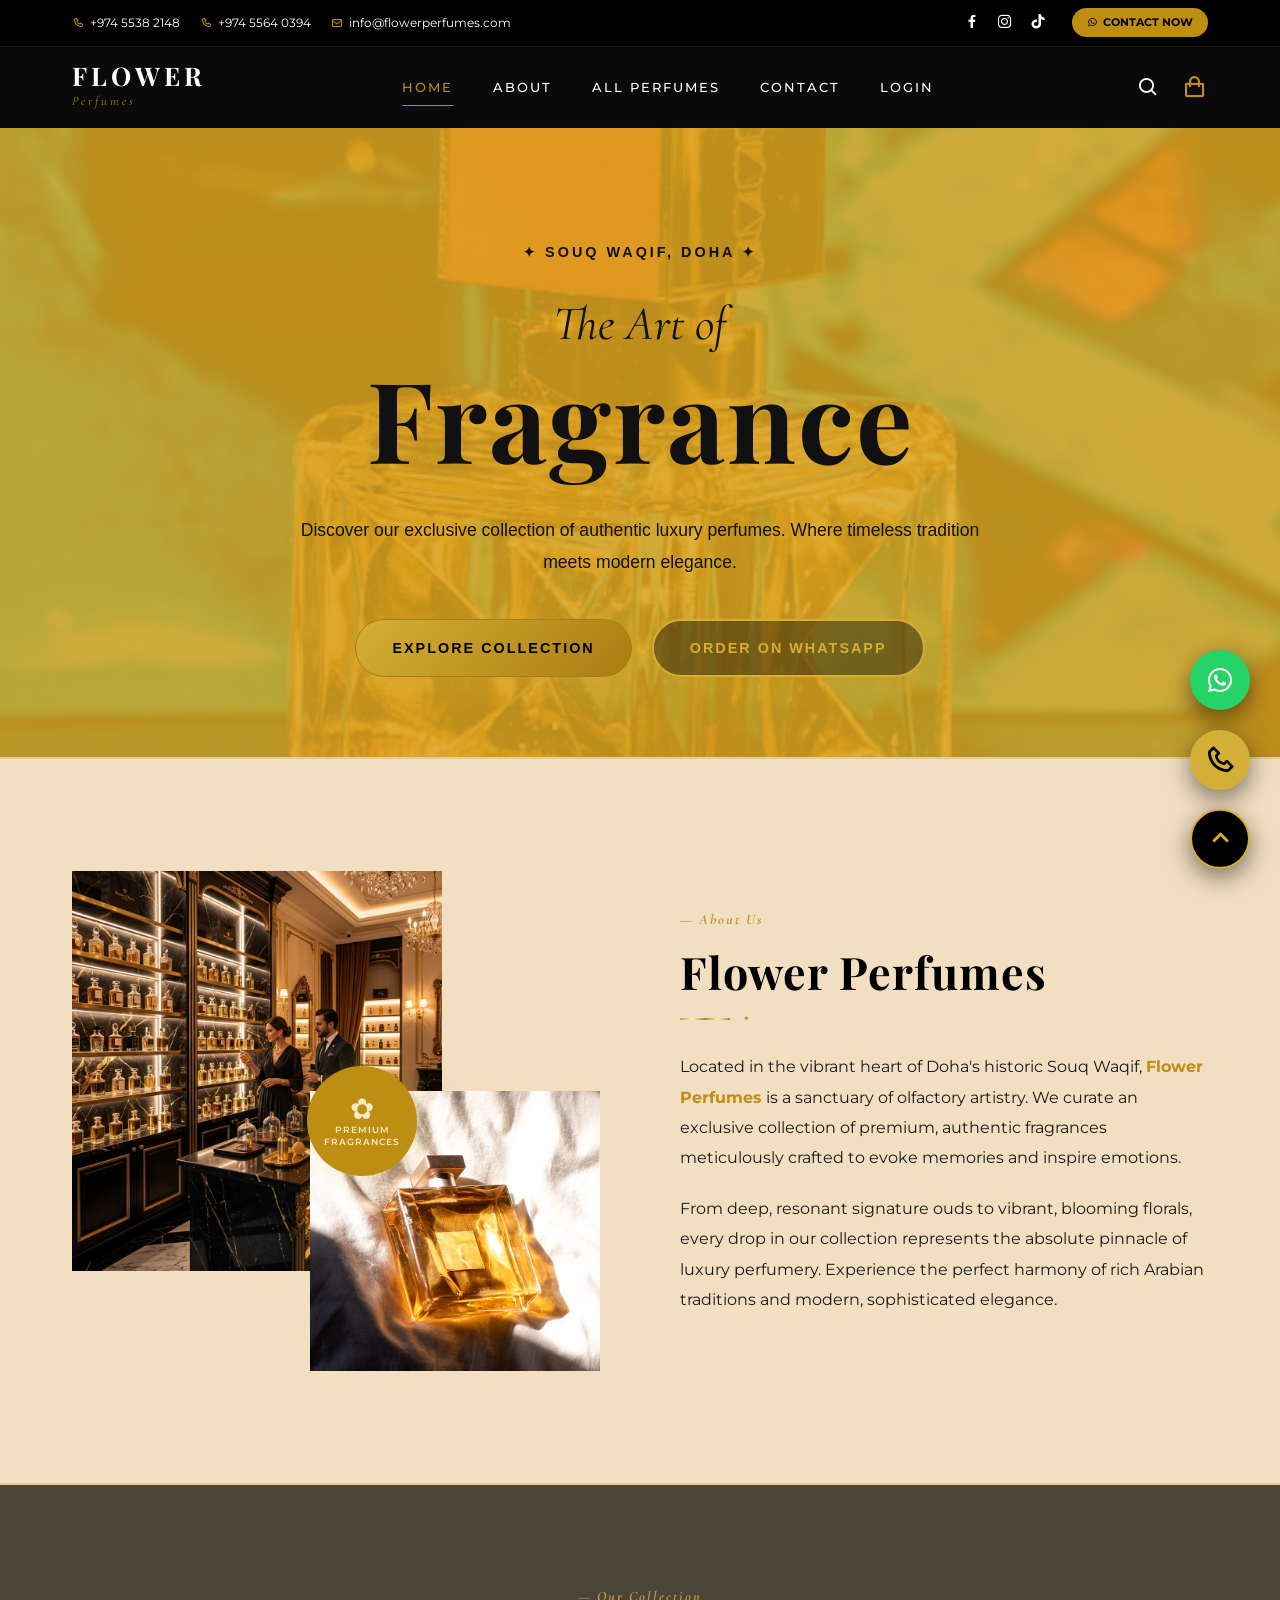
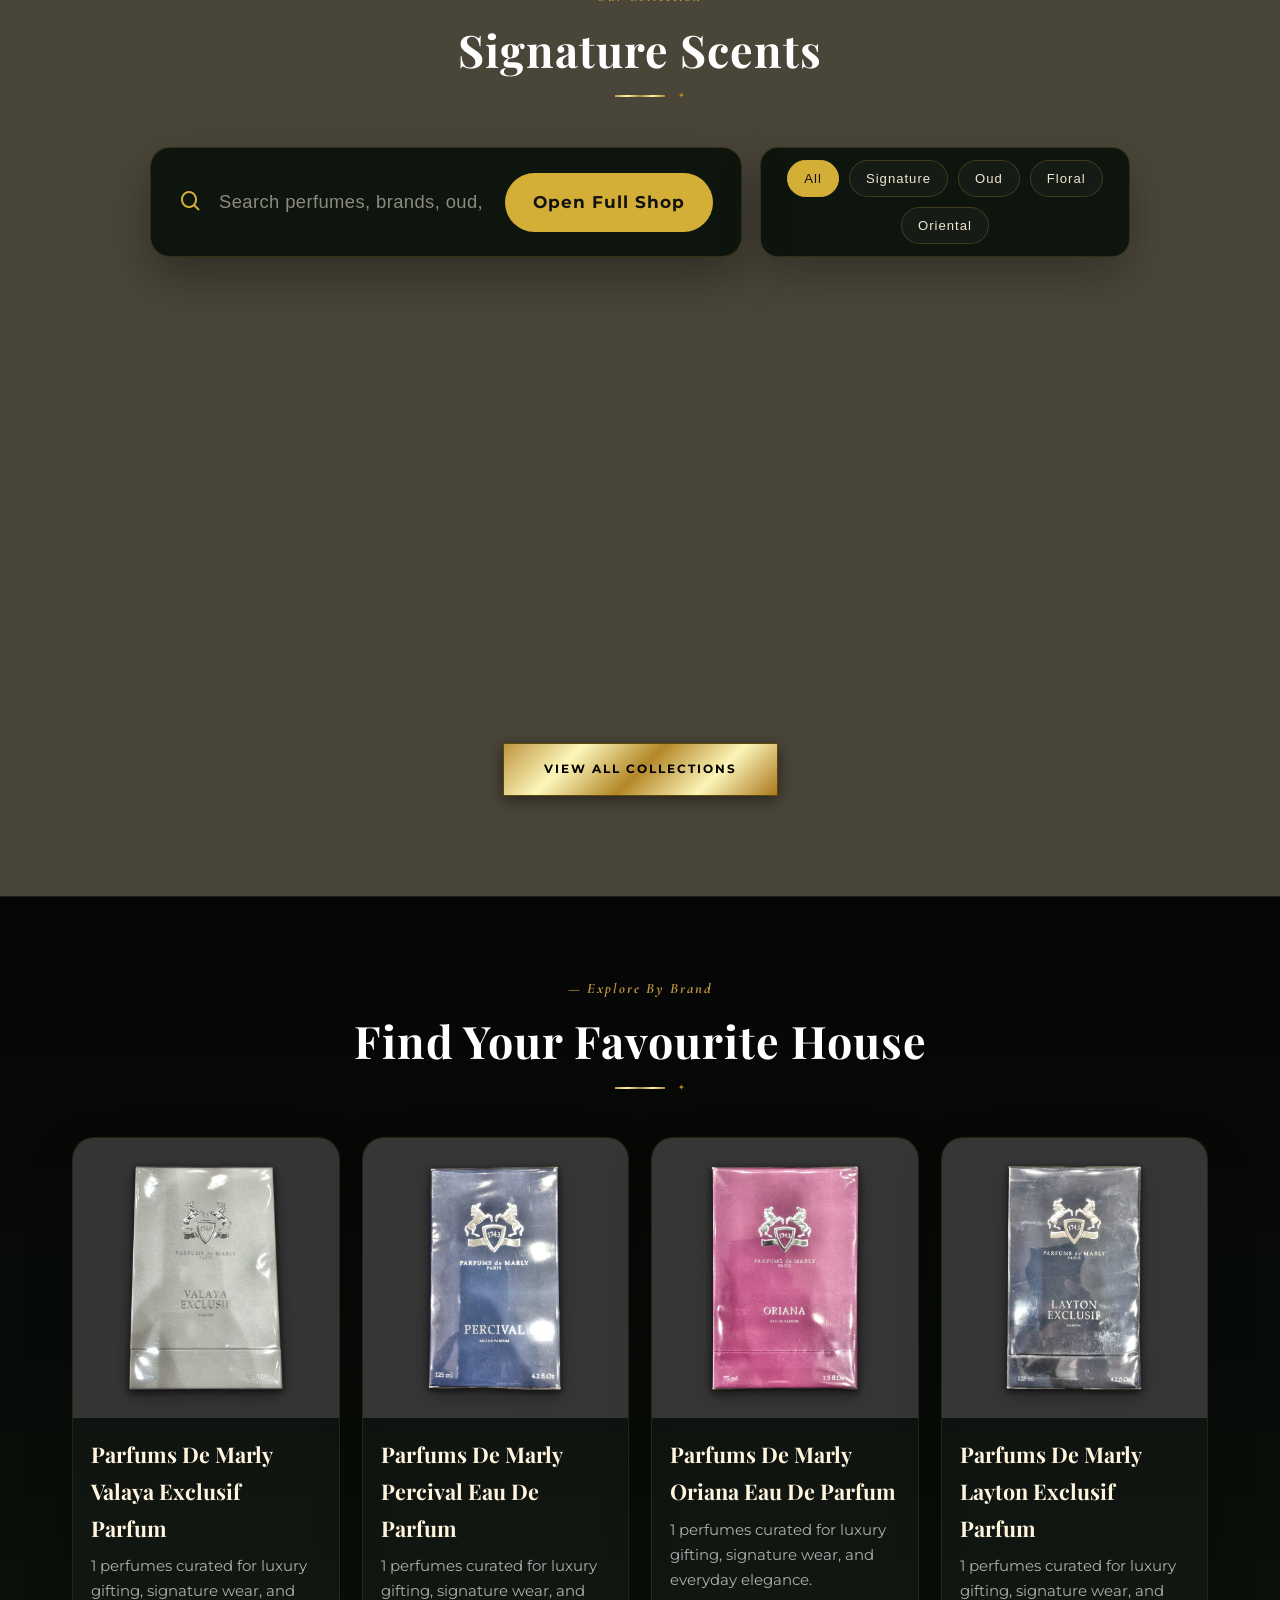
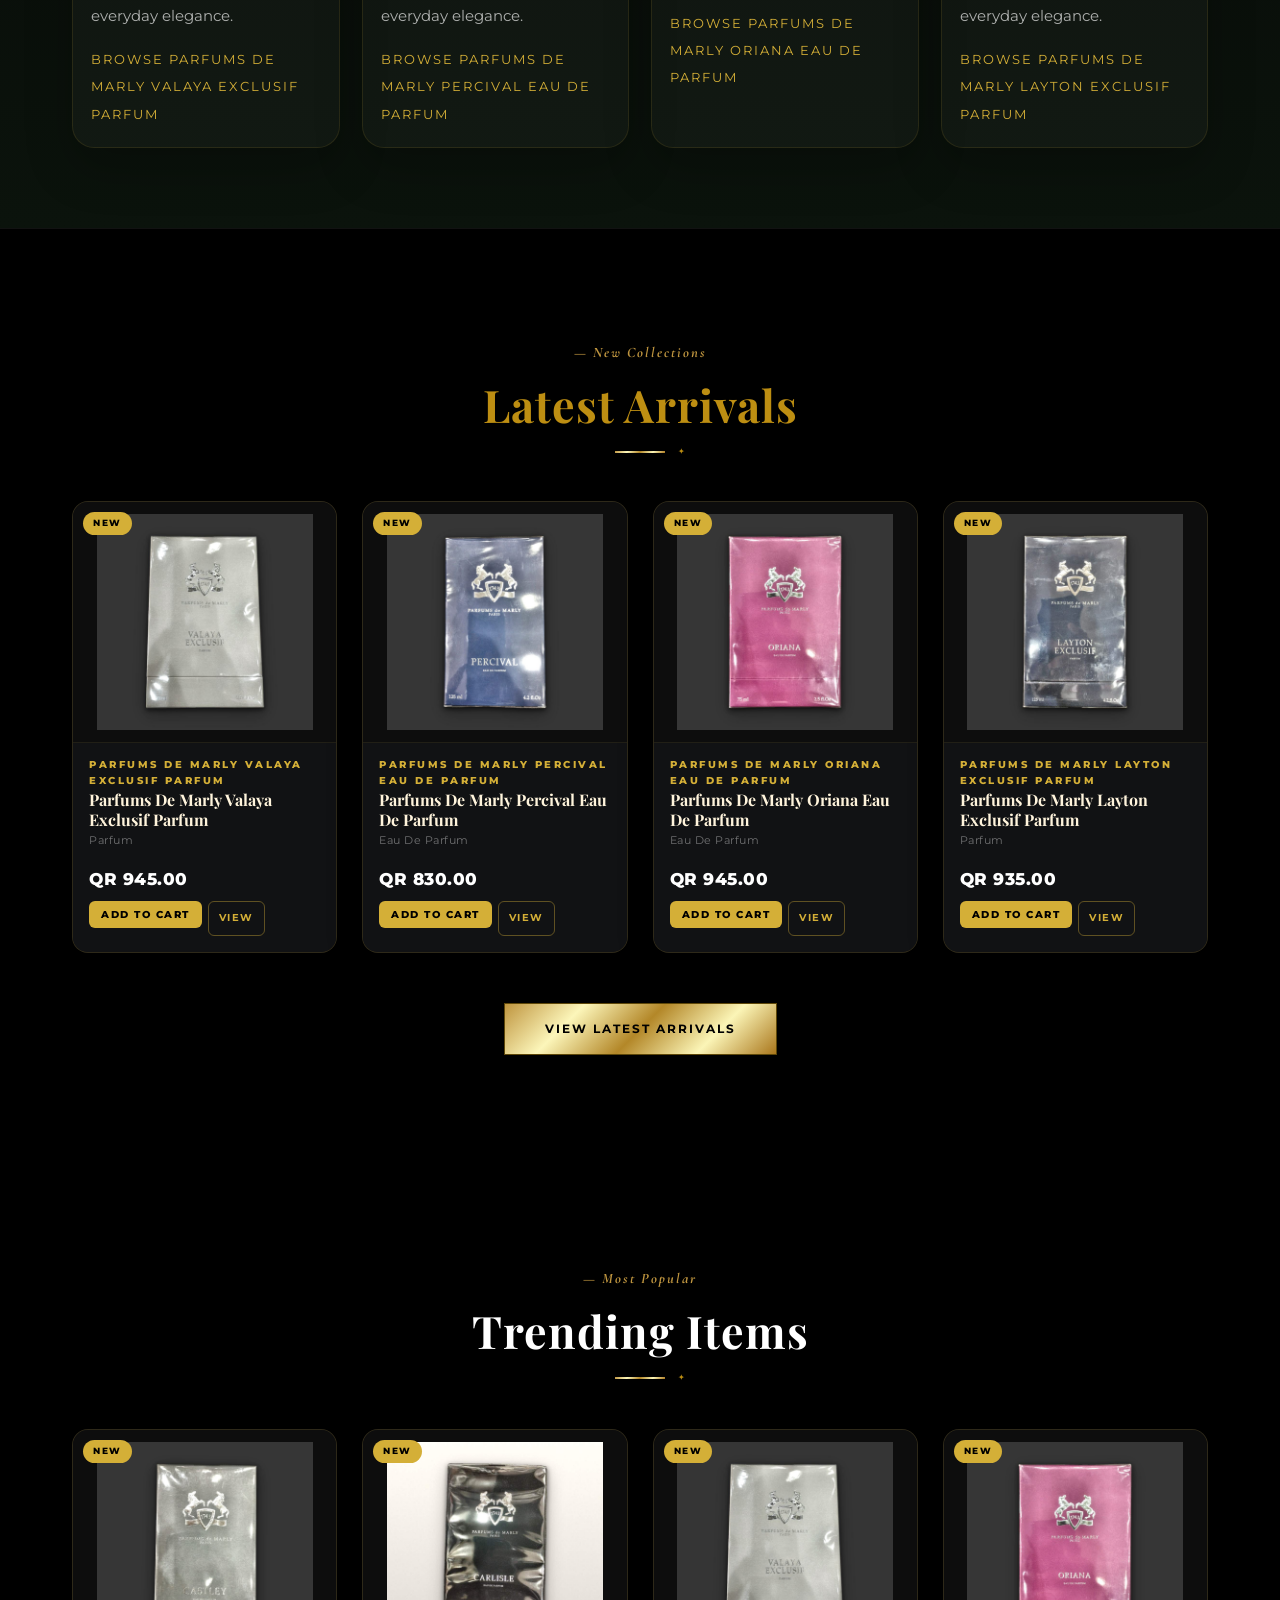
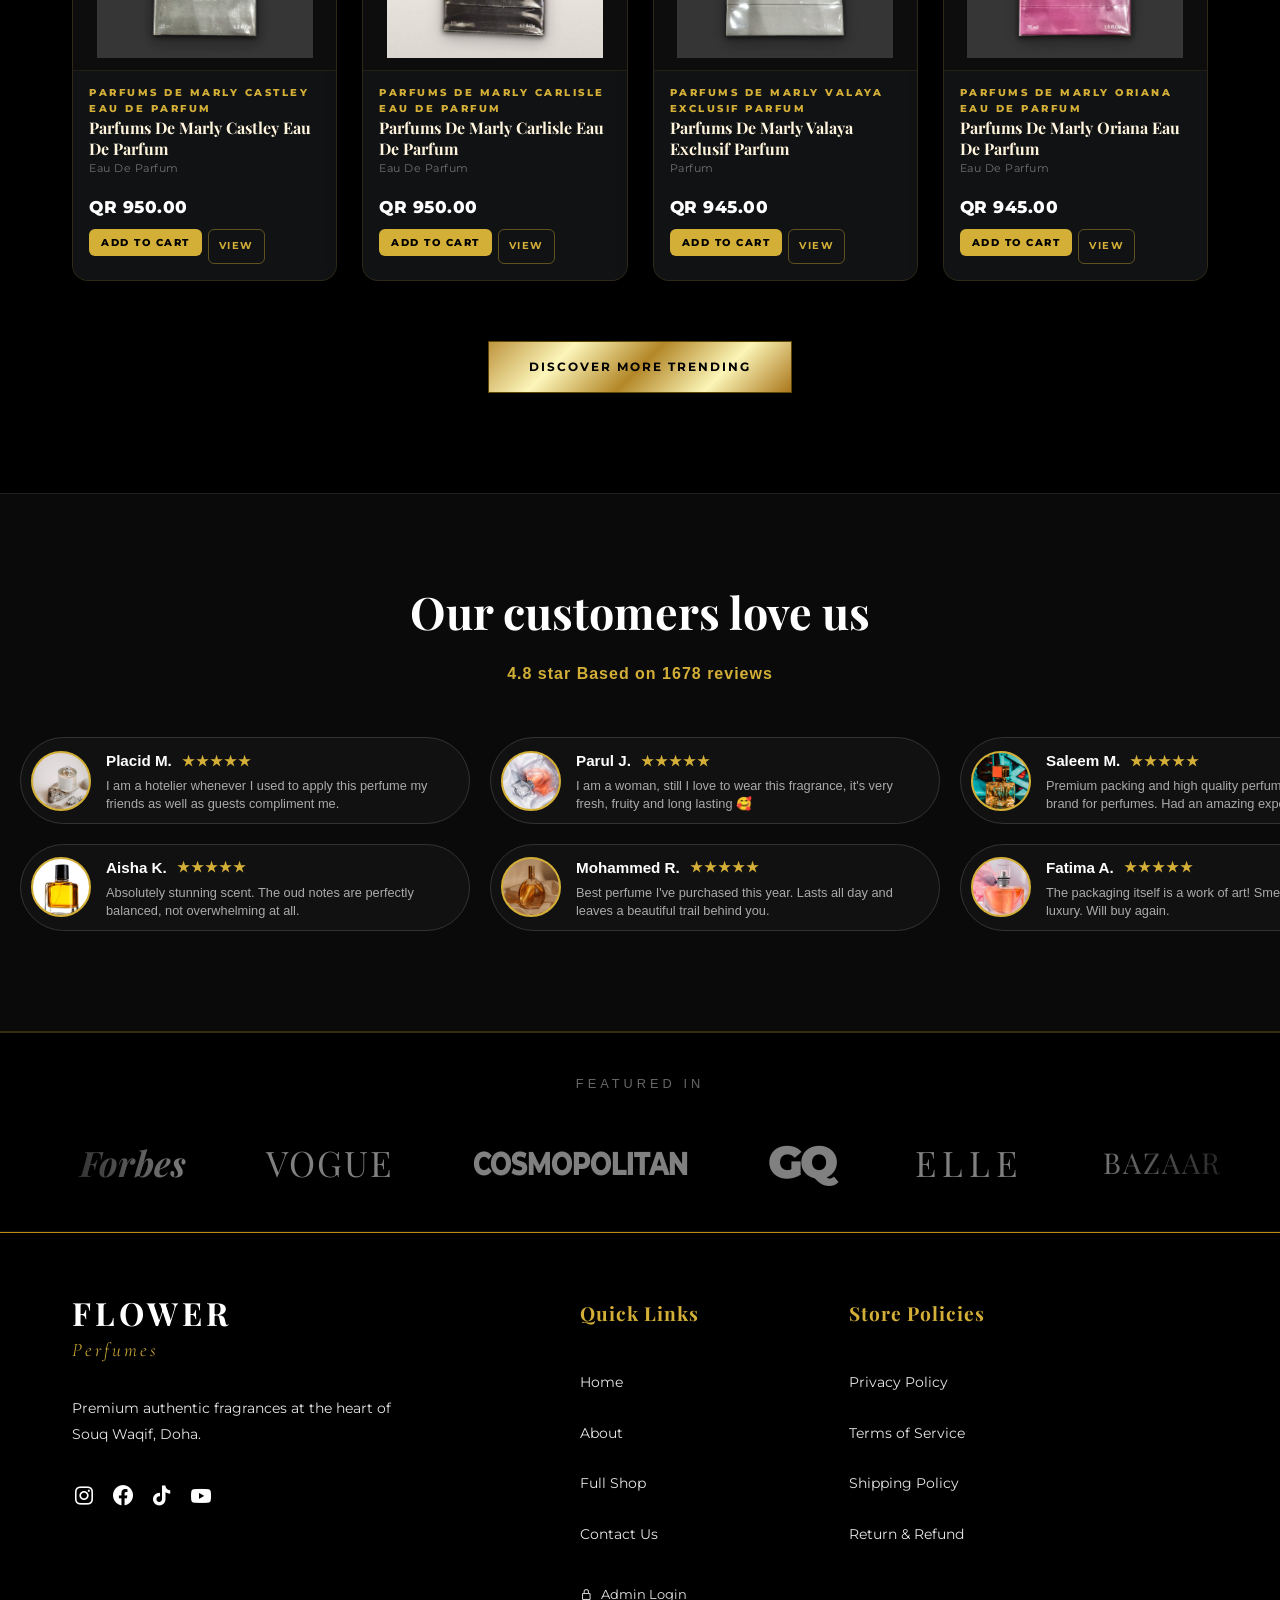
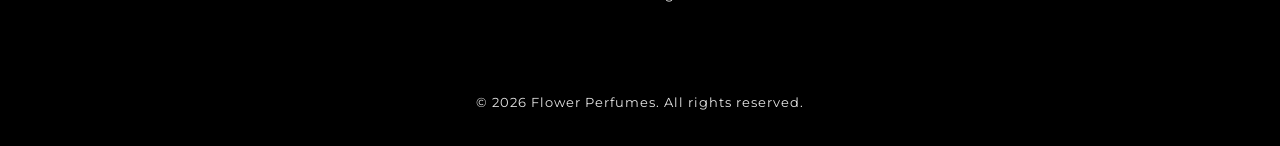
==== commit 00566d72: "Fixed mobile layout for About Us section" ====
--- a/index.html
+++ b/index.html
@@ -1,4 +1,4 @@
-﻿<!DOCTYPE html>
+<!DOCTYPE html>
 <html lang="en">
 <head>
     <meta charset="UTF-8">
--- a/css/style.css
+++ b/css/style.css
@@ -1981,786 +1981,312 @@
 }
 
 /* ==========================================
+   PREMIUM PRODUCT CARD — Unified System
+   ========================================== */
+
+.premium-card {
+    background: #111214;
+    border: 1px solid rgba(212, 175, 55, 0.15);
+    border-radius: 16px;
+    overflow: visible;
+    box-shadow: 0 8px 32px rgba(0, 0, 0, 0.45);
+    transition: transform 0.3s ease, box-shadow 0.3s ease, border-color 0.3s ease;
+    display: flex;
+    flex-direction: column;
+    cursor: pointer;
+}
+.premium-card:hover {
+    transform: translateY(-7px);
+    box-shadow: 0 22px 55px rgba(0, 0, 0, 0.6);
+    border-color: rgba(212, 175, 55, 0.4);
+}
+
+.trending-card.premium-card {
+    opacity: 1 !important;
+    visibility: visible !important;
+}
+
+.premium-card-link {
+    text-decoration: none !important;
+    color: inherit !important;
+    display: flex !important;
+    flex-direction: column !important;
+    flex: 1 !important;
+}
+
+.premium-card-img-wrap {
+    position: relative;
+    width: 100%;
+    height: 240px;
+    background: #0d0d0d;
+    overflow: hidden;
+    flex-shrink: 0;
+    border-radius: 15px 15px 0 0;
+}
+.premium-card-img-wrap img {
+    width: 100%;
+    height: 100%;
+    object-fit: contain;
+    padding: 12px;
+    box-sizing: border-box;
+    display: block;
+    transition: transform 0.4s ease;
+}
+.premium-card:hover .premium-card-img-wrap img {
+    transform: scale(1.05);
+}
+
+.premium-card-badge {
+    position: absolute;
+    top: 10px;
+    left: 10px;
+    background: #d4af37;
+    color: #000;
+    font-family: 'Montserrat', sans-serif;
+    font-size: 0.55rem;
+    font-weight: 800;
+    letter-spacing: 1.5px;
+    text-transform: uppercase;
+    padding: 4px 10px;
+    border-radius: 20px;
+    z-index: 2;
+}
+
+.premium-card-body {
+    display: flex;
+    flex-direction: column;
+    gap: 5px;
+    padding: 14px 16px 16px;
+    background: #111214;
+    flex: 1;
+    border-top: 1px solid rgba(212, 175, 55, 0.08);
+    border-radius: 0 0 15px 15px;
+}
+
+.premium-card-brand {
+    margin: 0;
+    font-family: 'Montserrat', sans-serif;
+    font-size: 0.6rem;
+    font-weight: 800;
+    letter-spacing: 2.5px;
+    text-transform: uppercase;
+    color: #d4af37;
+}
+
+.premium-card-name {
+    margin: 0;
+    font-family: 'Playfair Display', serif;
+    font-size: 1rem;
+    font-weight: 700;
+    line-height: 1.3;
+    color: #fff4dc;
+}
+
+.premium-card-type {
+    margin: 0;
+    font-family: 'Montserrat', sans-serif;
+    font-size: 0.68rem;
+    color: rgba(255, 255, 255, 0.4);
+    letter-spacing: 0.5px;
+}
+
+.premium-card-footer {
+    display: flex;
+    align-items: center;
+    justify-content: space-between;
+    gap: 8px;
+    margin-top: auto;
+    padding-top: 10px;
+    flex-wrap: wrap;
+}
+
+.premium-card-price {
+    font-family: 'Montserrat', sans-serif;
+    font-size: 1.05rem;
+    font-weight: 800;
+    color: #ffffff;
+    letter-spacing: 0.5px;
+}
+
+.premium-card-actions {
+    display: flex;
+    gap: 6px;
+    flex-shrink: 0;
+}
+
+.pca-cart {
+    background: #d4af37;
+    color: #000;
+    border: none;
+    font-family: 'Montserrat', sans-serif;
+    font-size: 0.6rem;
+    font-weight: 800;
+    letter-spacing: 1.5px;
+    text-transform: uppercase;
+    padding: 8px 12px;
+    border-radius: 6px;
+    cursor: pointer;
+    transition: background 0.25s ease, transform 0.2s ease;
+    white-space: nowrap;
+}
+.pca-cart:hover {
+    background: #c49b28;
+    transform: translateY(-1px);
+}
+
+.pca-view {
+    display: inline-flex;
+    align-items: center;
+    justify-content: center;
+    background: transparent;
+    color: #d4af37 !important;
+    border: 1px solid rgba(212, 175, 55, 0.4);
+    font-family: 'Montserrat', sans-serif;
+    font-size: 0.6rem;
+    font-weight: 700;
+    letter-spacing: 1.5px;
+    text-transform: uppercase;
+    padding: 8px 10px;
+    border-radius: 6px;
+    cursor: pointer;
+    text-decoration: none !important;
+    transition: background 0.25s ease, border-color 0.25s ease, transform 0.2s ease;
+    white-space: nowrap;
+}
+.pca-view:hover {
+    background: rgba(212, 175, 55, 0.12);
+    border-color: #d4af37;
+    transform: translateY(-1px);
+}
+
+/* ==========================================
    RESPONSIVE
    ========================================== */
 @media (max-width: 1024px) {
-
-    .about-grid,
-    .contact-grid,
-    .footer-grid {
+    .collection-grid { grid-template-columns: repeat(3, 1fr) !important; }
+    .trending-grid   { grid-template-columns: repeat(3, 1fr) !important; }
+}
+@media (max-width: 768px) {
+    .collection-grid { grid-template-columns: repeat(2, 1fr) !important; gap: 14px !important; }
+    .trending-grid   { grid-template-columns: repeat(2, 1fr) !important; gap: 14px !important; }
+    .premium-card-img-wrap { height: 200px; }
+    .premium-card-name { font-size: 0.88rem; }
+    
+    .about-grid {
         grid-template-columns: 1fr;
-    }
-
-    .collection-grid {
-        grid-template-columns: repeat(2, 1fr);
-    }
-
-    .reviews-grid {
-        grid-template-columns: repeat(2, 1fr);
-    }
-
-    .about-images {
-        height: 400px;
-        margin-bottom: 2rem;
-    }
-
-    .hero-title-accent {
-        font-size: 4rem;
-    }
-}
-
-@media (max-width: 768px) {
-    .nav-links {
-        display: none;
-    }
-
-    .hamburger {
-        display: flex;
-    }
-
-    .header-actions .search-btn,
-    .header-actions .lang-btn,
-    .header-actions .nav-wa-btn {
-        display: none;
-    }
-
-    .mobile-nav-actions {
-        margin-top: 3rem;
-        display: flex;
-        align-items: center;
-        justify-content: center;
-    }
-
-    .mobile-lang {
-        margin: 0 !important;
-        padding: 0.8rem 2rem;
-        border-radius: 50px;
-    }
-
-    .hero-title-accent {
-        font-size: 3rem;
-    }
-
-    .hero-title-line {
-        font-size: 1.3rem;
-    }
-
-    .section-title {
-        font-size: 2.2rem;
-    }
-
-    .collection-grid {
-        grid-template-columns: 1fr;
-    }
-
-    .reviews-grid {
-        grid-template-columns: 1fr;
-    }
-
-    .collection-card.featured .card-image {
-        height: 420px;
-    }
-
-    .wa-banner-content {
-        flex-direction: column;
-        text-align: center;
-    }
-
-    .wa-banner-cards {
-        justify-content: center;
-    }
-
-    .footer-grid {
         gap: 2rem;
     }
-
-    .hero-ornament {
-        width: 40px;
-        height: 40px;
-    }
-
-    section {
-        padding: 5rem 0;
-    }
-}
-
-@media (max-width: 480px) {
-    .hero-title-accent {
-        font-size: 2.5rem;
-    }
-
-    .logo-title {
-        font-size: 1.2rem;
-        letter-spacing: 2px;
-    }
-
-    .logo-subtitle {
-        font-size: 0.6rem;
-        letter-spacing: 2px;
-    }
-
-    .hero-badge {
-        font-size: 0.6rem;
-        letter-spacing: 3px;
-    }
-
-    .btn {
-        padding: 0.8rem 1.8rem;
-        font-size: 0.7rem;
-    }
-
     .about-images {
         height: 350px;
-    }
-
-    .about-img-main {
-        width: 80%;
-        height: 300px;
-    }
-
-    .about-img-secondary {
-        width: 60%;
-        height: 220px;
-    }
-
-    .wa-contact-card {
-        min-width: 100%;
-    }
+        margin-bottom: 20px;
+    }
+    .about-content {
+        text-align: center;
+    }
+    .about-content .gold-divider {
+        margin: 10px auto 20px auto;
+    }
+}
+@media (max-width: 480px) {
+    .premium-card-img-wrap { height: 175px; }
+    .premium-card-footer { flex-direction: column; align-items: stretch; gap: 8px; }
+    .premium-card-actions { display: grid; grid-template-columns: 1fr 1fr; gap: 4px; width: 100%; }
+    .pca-cart, .pca-view { padding: 8px 4px; font-size: 0.55rem; letter-spacing: 0.5px; white-space: normal; line-height: 1.2; text-align: center; }
+    .premium-card-brand { font-size: 0.5rem; letter-spacing: 1px; overflow-wrap: break-word; word-wrap: break-word; line-height: 1.3; }
+    .premium-card-name { font-size: 0.8rem; }
 }
 
 /* ==========================================
-   FEATURED SECTIONS (Trending & Latest)
+   CATEGORY BANNERS
    ========================================== */
-.trending-info {
-    padding: 25px;
-    background: linear-gradient(to top, rgba(0, 0, 0, 0.95) 0%, rgba(0, 0, 0, 0.7) 60%, transparent 100%);
-    position: absolute;
-    bottom: 0;
-    left: 0;
+.category-banners {
+    display: flex;
     width: 100%;
-    transition: 0.4s;
+    height: 500px;
+}
+
+.banner-box {
+    flex: 1;
+    position: relative;
+    display: flex;
+    align-items: center;
+    justify-content: flex-start;
+    padding: 0 50px;
+    background-size: cover;
+    background-position: center;
+    border-right: 1px solid rgba(255,255,255,0.05);
+}
+.banner-box:last-child {
+    border-right: none;
+}
+
+.banner-fragrance { background-color: #0c152a; }
+.banner-niche { background-color: #0f1011; }
+.banner-vintage { background-color: #b59873; }
+
+.banner-content {
+    position: relative;
     z-index: 2;
     display: flex;
     flex-direction: column;
-    justify-content: flex-end;
-    min-height: 200px;
-}
-
-.trending-title {
-    color: var(--gold) !important;
-    text-shadow: 2px 2px 4px rgba(0, 0, 0, 0.5);
-    margin-bottom: 5px;
-    font-size: 1.4rem !important;
-}
-
-.trending-price {
-    color: #fff !important;
+    align-items: flex-start;
+    gap: 15px;
+}
+
+.banner-subtitle {
+    color: #fff;
+    font-family: 'Montserrat', sans-serif;
+    font-size: 0.85rem;
     font-weight: 700;
-    text-shadow: 1px 1px 3px rgba(0, 0, 0, 0.8);
-}
-
-.trending-desc {
-    color: #ccc !important;
-    font-size: 0.85rem !important;
-    line-height: 1.4;
-    text-shadow: 1px 1px 2px rgba(0, 0, 0, 0.8);
-}
-
-.trending-section {
-    padding: 80px 0;
-    background: var(--bg);
-    position: relative;
-}
-
-.trending-grid {
-    display: grid;
-    grid-template-columns: repeat(auto-fit, minmax(280px, 1fr));
-    gap: 25px;
-    margin-top: 40px;
-}
-
-@media (max-width: 768px) {
-    .trending-grid {
-        grid-template-columns: 1fr;
-    }
-}
-
-.trending-card {
-    background: var(--card);
-    border: 1px solid rgba(212, 175, 55, 0.1);
-    border-radius: 12px;
-    overflow: hidden;
-    transition: 0.4s;
-    position: relative;
-    text-align: center;
-}
-
-margin-bottom: 15px;
-display: -webkit-box;
--webkit-line-clamp: 2;
--webkit-box-orient: vertical;
-overflow: hidden;
-}
-
-.trending-badge {
-    position: absolute;
-    top: 20px;
-    right: 20px;
-    background: var(--gold-gradient-rich);
-    color: #000;
-    padding: 6px 15px;
-    font-size: 0.7rem;
+    letter-spacing: 4px;
+    text-transform: uppercase;
+}
+
+.banner-title {
+    color: #fff;
+    font-family: 'Montserrat', sans-serif;
+    font-size: 2.2rem;
+    font-weight: 300;
+    letter-spacing: 6px;
+    margin: 0;
+}
+
+.banner-btn {
+    background: #e31837;
+    color: #fff;
+    font-family: 'Montserrat', sans-serif;
+    font-size: 0.75rem;
     font-weight: 800;
+    letter-spacing: 2px;
     text-transform: uppercase;
-    letter-spacing: 1px;
-    z-index: 10;
-    box-shadow: 0 4px 10px rgba(0, 0, 0, 0.3);
-}
-
-@media (max-width: 1024px) {
-    .trending-grid {
-        grid-template-columns: repeat(2, 1fr) !important;
-    }
-}
-
-@media (max-width: 600px) {
-    .trending-grid {
-        grid-template-columns: repeat(2, 1fr) !important; gap: 12px !important;
-    }
-
-    .trending-card {
-        height: auto !important;
-    }
-    .trending-img {
-        height: 150px !important;
-    }
-    .trending-info {
-        padding: 12px !important;
-    }
-    .trending-card-dummy-class {
-        color: inherit;
-    }
-}
-
-/* Brands Marquee */
-.brands-marquee {
-    padding: 50px 0;
-    background: #000;
-    border-top: 1px solid #111;
-    border-bottom: 1px solid #111;
-    overflow: hidden;
-    white-space: nowrap;
-}
-
-.marquee-content {
-    display: inline-block;
-    animation: marquee 30s linear infinite;
-}
-
-.brand-item {
-    color: rgba(255, 255, 255, 0.2);
-    font-size: 1.4rem;
-    font-weight: 700;
-    letter-spacing: 6px;
-    margin: 0 50px;
-    font-family: 'Playfair Display', serif;
-    transition: 0.3s;
-}
-
-.brand-item:hover {
-    color: var(--gold);
-}
-
-@keyframes marquee {
-    0% {
-        transform: translateX(0);
-    }
-
-    100% {
-        transform: translateX(-50%);
-    }
-}
-
-/* ==========================================
-   CLEAN OVERRIDES & CUSTOM STYLES
-   ========================================== */
-
-/* Featured & Trending Sections */
-.trending-section,
-.wa-banner-section {
-    position: relative;
-    z-index: 10;
-    background: #000 !important;
-    visibility: visible !important;
-}
-
-.trending-grid {
-    position: relative;
-    z-index: 20;
-    opacity: 1 !important;
-    visibility: visible !important;
-    min-height: 200px;
-    display: grid !important;
-    grid-template-columns: repeat(4, 1fr) !important;
-    gap: 25px !important;
-    width: 100% !important;
-    max-width: 1200px !important;
-    margin: 40px auto 0 !important;
-    padding: 0 20px !important;
-}
-
-@media (max-width: 1024px) {
-    .trending-grid {
-        grid-template-columns: repeat(2, 1fr) !important;
-    }
-}
-
-@media (max-width: 768px) {
-    .trending-grid {
-        grid-template-columns: repeat(2, 1fr) !important;
-        gap: 15px !important;
-    }
-    .trending-img {
-        height: 180px !important;
-    }
-}
-
-.trending-card {
-    opacity: 1 !important;
-    visibility: visible !important;
-    transform: none !important;
-    max-width: 100% !important;
-    width: auto !important;
-    background: #0a0a0a;
-    border: 1px solid rgba(212, 175, 55, 0.1);
-    border-radius: 12px;
-    overflow: hidden;
-    transition: 0.4s;
-    position: relative;
-}
-
-.trending-card:hover {
-    border-color: var(--gold);
-    transform: translateY(-8px);
-}
-
-.trending-card.visible {
-    opacity: 1 !important;
-    visibility: visible !important;
-    transform: none !important;
-}
-
-.trending-img {
-    height: 320px !important;
-    position: relative;
-    overflow: hidden;
-}
-
-.trending-img img {
-    width: 100%;
-    height: 100%;
-    object-fit: cover;
-    transition: 0.6s;
-}
-
-.trending-card:hover .trending-img img {
-    transform: scale(1.08);
-}
-
-.trending-info {
-    padding: 25px;
-    text-align: center;
-}
-
-/* WhatsApp Banner Section */
-.wa-banner-section {
-    padding: 60px 0;
-    background: #000;
-}
-
-.wa-banner-card {
-    background: #111;
-    border: 1px solid var(--gold);
-    border-radius: 20px;
-    padding: 50px;
-    text-align: center;
-    position: relative;
-    overflow: hidden;
-}
-
-.wa-banner-card::before {
-    content: '';
-    position: absolute;
-    inset: 0;
-    background: linear-gradient(45deg, rgba(212, 175, 55, 0.05), transparent);
-    pointer-events: none;
-}
-
-.wa-title {
-    font-family: 'Playfair Display', serif;
-    font-size: 2.5rem;
+    padding: 12px 28px;
+    border-radius: 4px;
+    text-decoration: none;
+    transition: background 0.3s ease, transform 0.2s ease;
+    margin-top: 20px;
+}
+.banner-btn:hover {
+    background: #c2132d;
+    transform: translateY(-2px);
     color: #fff;
-    margin-bottom: 10px;
-}
-
-.wa-title .gold {
-    color: var(--gold);
-}
-
-.wa-desc {
-    color: #888;
-    font-size: 1.1rem;
-    margin-bottom: 30px;
-}
-
-.wa-btn {
-    padding: 15px 40px;
-    font-size: 1rem;
-    letter-spacing: 2px;
-}
-
-@media (max-width: 768px) {
-    .wa-banner-card {
-        padding: 40px 20px;
-    }
-    .wa-title {
-        font-size: 1.8rem;
-    }
-}
-
-/* Right-Side Sliding Mobile Nav Drawer */
-.mobile-nav-overlay {
-    justify-content: flex-end !important;
-}
-
-.mobile-nav-content {
-    width: 80% !important;
-    max-width: 400px;
-    height: 100% !important;
-    margin: 0 0 0 auto !important;
-    background: #0a0a0a !important;
-    transform: translateX(100%);
-    transition: 0.4s cubic-bezier(0.77, 0.2, 0.05, 1.0);
-    text-align: right !important;
-    padding: 80px 40px !important;
-    display: flex;
-    flex-direction: column;
-    gap: 20px;
-    box-shadow: -10px 0 30px rgba(0,0,0,0.5);
-}
-
-.mobile-nav-overlay.active .mobile-nav-content {
-    transform: translateX(0);
-}
-
-.mob-link {
-    font-family: 'Playfair Display', serif !important;
-    font-weight: 700 !important;
-    font-size: 1.6rem !important;
-    color: #fff !important;
-    margin-bottom: 25px !important;
-    display: block !important;
-    border-bottom: 1px solid rgba(212, 175, 55, 0.05);
-    padding-bottom: 10px;
-    letter-spacing: 1px;
-    text-align: right !important;
-    transition: color 0.3s;
-}
-
-.mob-link:hover {
-    color: var(--gold) !important;
-}
-
-.mob-link.gold {
-    color: var(--gold) !important;
-}
-
-/* Google Translate Widget Override */
-#google_translate_element {
-    position: absolute;
-    top: 95px;
-    right: 20px;
-    z-index: 1001;
-    background: #111;
-    border: 1px solid var(--gold);
-    padding: 8px 12px;
-    border-radius: 0;
-    box-shadow: 0 4px 15px rgba(0, 0, 0, 0.5);
-}
-
-.goog-te-gadget-simple {
-    background-color: transparent !important;
-    border: none !important;
-    font-family: 'Montserrat', sans-serif !important;
-}
-
-.goog-te-gadget-simple span {
-    color: var(--gold) !important;
-}
-
-.goog-te-banner-frame.skiptranslate {
-    display: none !important;
-}
-
-body {
-    top: 0px !important;
-}
-
-@media (max-width: 768px) {
-    #google_translate_element {
-        top: 85px;
-        right: 10px;
-        scale: 0.8;
-    }
-}
-
-/* UI Elements & Colors */
-.cart-btn {
-    color: #bd8e12 !important;
-    font-size: 1.6rem !important;
-    transition: 0.3s;
-}
-
-.cart-btn:hover {
-    transform: scale(1.1);
-    filter: drop-shadow(0 0 8px rgba(212, 175, 55, 0.4));
-}
-
-.cart-badge {
-    background: #fff !important;
-    color: #000 !important;
-    border: 1px solid #bd8e12;
-}
-
-.collection-section {
-    background: url('images/banner.jpg') no-repeat center center / cover fixed !important;
-    z-index: 1 !important;
-    position: relative !important;
-}
-
-.hero-btn-primary {
-    background: var(--gold-gradient-rich) !important;
-    color: #000 !important;
-    border: 1px solid var(--gold-deep) !important;
-    font-weight: 700 !important;
-    text-transform: uppercase;
-    box-shadow: var(--gold-shadow) !important;
-}
-
-.hero-title-accent {
-    color: var(--gold-dark) !important;
-    text-shadow: 0 0 20px rgba(140, 106, 13, 0.3);
-}
-
-.section-label {
-    color: var(--gold-antique) !important;
-    font-weight: 700;
-}
-
-.trending-title,
-.trending-price,
-.trending-type,
-.trending-desc {
-    color: #ffffff !important;
-}
-
-.collection-card h3,
-.collection-card .price {
-    color: #ffffff !important;
-}
-
-.trending-sizes span {
-    border: 1px solid rgba(212, 175, 55, 0.4) !important;
-    color: #ffffff !important;
-    transition: 0.3s;
-}
-
-.trending-sizes span:hover {
-    border-color: var(--gold) !important;
-    background: rgba(212, 175, 55, 0.1);
-}
-
-.btn-gold {
-    background: var(--gold-gradient-rich) !important;
-    border: 1px solid var(--gold-deep) !important;
-    color: #000 !important;
-    font-weight: 700 !important;
-    text-transform: uppercase;
-    box-shadow: var(--gold-shadow) !important;
-}
-
-.gold-divider {
-    background: var(--gold-gradient-rich) !important;
-    height: 2px;
-    border: none;
-}
-
-#product-container {
-    z-index: 10 !important;
-    position: relative !important;
-    min-height: 400px;
-    display: grid !important;
-}
-
-.collection-card {
-    opacity: 1 !important;
-    visibility: visible !important;
-    transform: none !important;
-}
-
-/* Improved Responsive Grid for Product Collection */
-@media (max-width: 1024px) {
-    .collection-grid {
-        grid-template-columns: repeat(2, 1fr) !important;
-        gap: 20px !important;
-    }
-}
-
-@media (max-width: 600px) {
-    .collection-grid {
-        grid-template-columns: repeat(2, 1fr) !important;
-        gap: 12px !important;
-    }
-    
-    .card-image {
-        height: 240px !important;
-    }
-    
-    .shop-products .card-image img {
-        height: 240px !important;
-    }
-    
-    .collection-card .btn, 
-    .collection-card .btn-outline {
-        padding: 8px 12px !important;
-        font-size: 0.65rem !important;
-        letter-spacing: 1px !important;
-    }
-}
-
-/* Card Info Overlay System (Text and buttons inside image) */
-.collection-card .card-image {
-    position: relative;
-    overflow: hidden;
-}
-
-.collection-card .card-info-overlay {
-    position: absolute;
-    bottom: 0;
-    left: 0;
-    right: 0;
-    background: linear-gradient(to top, rgba(5, 10, 6, 0.98) 0%, rgba(5, 10, 6, 0.75) 60%, rgba(5, 10, 6, 0.3) 85%, transparent 100%) !important;
-    padding: 30px 15px 18px !important;
-    z-index: 5 !important;
-    text-align: center !important;
-    pointer-events: auto !important;
-    display: flex !important;
-    flex-direction: column !important;
-    align-items: center !important;
-    justify-content: flex-end !important;
-}
-
-.collection-card .product-brand {
-    color: var(--gold) !important;
-    text-transform: uppercase !important;
-    letter-spacing: 2px !important;
-    margin-top: 0 !important;
-    margin-bottom: 4px !important;
-    font-weight: 700 !important;
-    font-size: 0.85rem !important;
-    line-height: 1.2 !important;
-}
-
-.collection-card .product-type {
-    color: #d6c7a5 !important;
-    margin-top: 0 !important;
-    margin-bottom: 6px !important;
-    font-size: 0.75rem !important;
-    letter-spacing: 0.5px !important;
-    line-height: 1.2 !important;
-}
-
-.collection-card .product-price {
-    color: #ffffff !important;
-    margin-top: 0 !important;
-    margin-bottom: 12px !important;
-    font-weight: 700 !important;
-    font-size: 1.05rem !important;
-    line-height: 1.2 !important;
-}
-
-.collection-card .card-actions {
-    display: flex !important;
-    gap: 8px !important;
-    justify-content: center !important;
-    flex-wrap: wrap !important;
-    width: 100% !important;
-}
-
-.collection-card .card-actions .btn {
-    padding: 8px 14px !important;
-    font-size: 0.7rem !important;
-    letter-spacing: 1px !important;
-    text-transform: uppercase !important;
-    font-weight: 700 !important;
-}
-
-.collection-card .card-actions .btn-outline {
-    border: 1px solid rgba(212, 175, 55, 0.4) !important;
-    color: #fff !important;
-    background: transparent !important;
-    transition: 0.3s !important;
-}
-
-.collection-card .card-actions .btn-outline:hover {
-    background: var(--gold) !important;
-    color: #000 !important;
-    border-color: var(--gold) !important;
-}
-
-/* Hover effects */
-.collection-card:hover .card-info-overlay {
-    background: linear-gradient(to top, rgba(5, 10, 6, 1) 0%, rgba(5, 10, 6, 0.85) 70%, rgba(5, 10, 6, 0.4) 90%, transparent 100%) !important;
-}
-
-/* Hide original card-info since it's now inside the image */
-.collection-card .card-info {
-    display: none !important;
-}
-
-
-
-
-/* Mobile responsive scaling for inside-image info */
-@media (max-width: 600px) {
-    .collection-card .card-info-overlay {
-        padding: 15px 10px 10px !important;
-    }
-    
-    .collection-card .product-brand {
-        font-size: 0.75rem !important;
-        margin-bottom: 2px !important;
-        letter-spacing: 1px !important;
-    }
-    
-    .collection-card .product-type {
-        font-size: 0.65rem !important;
-        margin-bottom: 4px !important;
-    }
-    
-    .collection-card .product-price {
-        font-size: 0.9rem !important;
-        margin-bottom: 8px !important;
-    }
-    
-    .collection-card .card-actions {
-        gap: 4px !important;
-    }
-    
-    .collection-card .card-actions .btn,
-    .collection-card .card-actions .btn-outline {
-        padding: 5px 8px !important;
-        font-size: 0.6rem !important;
-        letter-spacing: 0.5px !important;
-    }
-}
+}
+
+@media (max-width: 992px) {
+    .category-banners {
+        flex-direction: column;
+        height: auto;
+    }
+    .banner-box {
+        height: 350px;
+        border-right: none;
+        border-bottom: 1px solid rgba(255,255,255,0.05);
+        justify-content: center;
+        align-items: center;
+        text-align: center;
+        padding: 0 20px;
+    }
+    .banner-content {
+        align-items: center;
+    }
+}
+
